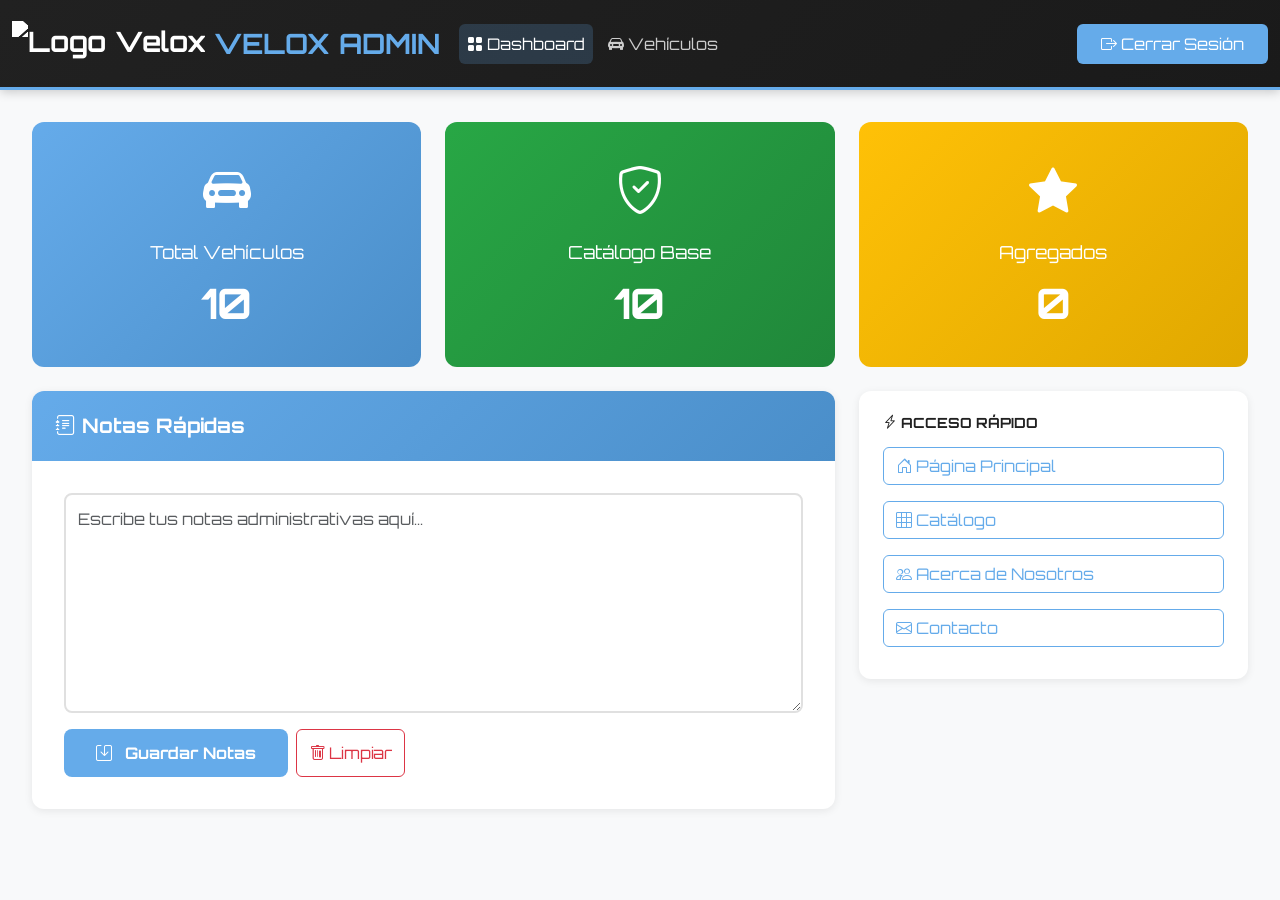
==== html/admin.html @ 5afb9c64 "Frontend almost finished" ====
<!DOCTYPE html>
<html lang="es">
<head>
  <meta charset="UTF-8"/>
  <meta name="viewport" content="width=device-width, initial-scale=1.0"/>
  <title>Dashboard - Velox Motors</title>

  <!-- Bootstrap CSS -->
  <link href="https://cdn.jsdelivr.net/npm/bootstrap@5.3.2/dist/css/bootstrap.min.css" rel="stylesheet"/>
  <link rel="stylesheet" href="https://cdn.jsdelivr.net/npm/bootstrap-icons@1.11.1/font/bootstrap-icons.css"/>
  <link href="https://fonts.googleapis.com/css2?family=Orbitron:wght@400;700&display=swap" rel="stylesheet"/>
  
  <!-- CSS Dashboard -->
  <link rel="stylesheet" href="../css/dashboard.css"/>
</head>
<body>

  <!-- NAVBAR SUPERIOR -->
  <nav class="navbar navbar-expand-lg top-navbar sticky-top">
    <div class="container-fluid">
      <a class="navbar-brand d-flex align-items-center gap-2" href="#">
        <img src="../img/logo.png" alt="Logo Velox" class="navbar-logo">
        <span>VELOX ADMIN</span>
      </a>
      
      <button class="navbar-toggler" type="button" data-bs-toggle="collapse" data-bs-target="#navbarNav">
        <span class="navbar-toggler-icon"></span>
      </button>

      <div class="collapse navbar-collapse" id="navbarNav">
        <ul class="navbar-nav me-auto">
          <li class="nav-item">
            <a class="nav-link active" href="#" data-section="dashboard">
              <i class="bi bi-grid-fill"></i> Dashboard
            </a>
          </li>
          <li class="nav-item">
            <a class="nav-link" href="#" data-section="vehiculos">
              <i class="bi bi-car-front-fill"></i> Vehículos
            </a>
          </li>
        </ul>
        
        <button class="btn btn-cerrar" id="btnCerrarSesion">
          <i class="bi bi-box-arrow-right"></i> Cerrar Sesión
        </button>
      </div>
    </div>
  </nav>

  <!-- CONTENIDO PRINCIPAL -->
  <div class="main-container">

    <!-- SECCIÓN DASHBOARD -->
    <section id="dashboard" class="section active">
      
      <!-- ESTADÍSTICAS -->
      <div class="row g-4 mb-4">
        <div class="col-md-4">
          <div class="card stat-card stat-primary">
            <i class="bi bi-car-front-fill"></i>
            <h3>Total Vehículos</h3>
            <div class="number" id="totalVehiculos">0</div>
          </div>
        </div>
        <div class="col-md-4">
          <div class="card stat-card stat-success">
            <i class="bi bi-shield-check"></i>
            <h3>Catálogo Base</h3>
            <div class="number">10</div>
          </div>
        </div>
        <div class="col-md-4">
          <div class="card stat-card stat-warning">
            <i class="bi bi-star-fill"></i>
            <h3>Agregados</h3>
            <div class="number" id="totalAgregados">0</div>
          </div>
        </div>
      </div>

      <div class="row g-4">
        <!-- NOTAS -->
        <div class="col-lg-8">
          <div class="card content-card">
            <div class="card-header">
              <i class="bi bi-journal-text"></i> Notas Rápidas
            </div>
            <div class="card-body">
              <textarea id="notasTexto" class="form-control" rows="8" placeholder="Escribe tus notas administrativas aquí..."></textarea>
              <div class="d-flex gap-2 mt-3">
                <button class="btn btn-velox" id="btnGuardarNotas">
                  <i class="bi bi-save"></i> Guardar Notas
                </button>
                <button class="btn btn-outline-danger" id="btnLimpiarNotas">
                  <i class="bi bi-trash"></i> Limpiar
                </button>
              </div>
            </div>
          </div>
        </div>

        <!-- NAVEGACIÓN RÁPIDA -->
        <div class="col-lg-4">
          <div class="quick-nav">
            <h6><i class="bi bi-lightning-charge"></i> Acceso Rápido</h6>
            <div class="d-grid gap-2">
              <a href="../index.html" class="btn btn-outline-primary">
                <i class="bi bi-house-door"></i> Página Principal
              </a>
              <a href="catalog.html" class="btn btn-outline-primary">
                <i class="bi bi-grid-3x3"></i> Catálogo
              </a>
              <a href="contact.html" class="btn btn-outline-primary">
                <i class="bi bi-people"></i> Acerca de Nosotros
              </a>
              <a href="forms.html" class="btn btn-outline-primary">
                <i class="bi bi-envelope"></i> Contacto
              </a>
            </div>
          </div>
        </div>
      </div>
    </section>

    <!-- SECCIÓN VEHÍCULOS -->
    <section id="vehiculos" class="section">
      <div class="row g-4">
        
        <!-- FORMULARIO REGISTRO -->
        <div class="col-lg-4">
          <div class="card content-card">
            <div class="card-header">
              <i class="bi bi-plus-circle"></i> Registrar Vehículo
            </div>
            <div class="card-body">
              <form id="formVehiculo" enctype="multipart/form-data">
                
                <div class="mb-3">
                  <label for="marca" class="form-label">Marca</label>
                  <input type="text" class="form-control" id="marca" placeholder="Ferrari, Lamborghini..." required>
                </div>

                <div class="mb-3">
                  <label for="modelo" class="form-label">Modelo</label>
                  <input type="text" class="form-control" id="modelo" placeholder="488 GTB, Huracán..." required>
                </div>

                <div class="row">
                  <div class="col-6 mb-3">
                    <label for="anio" class="form-label">Año</label>
                    <input type="number" class="form-control" id="anio" min="2000" max="2025" placeholder="2024" required>
                  </div>
                  <div class="col-6 mb-3">
                    <label for="precio" class="form-label">Precio (USD)</label>
                    <input type="number" class="form-control" id="precio" placeholder="250000" required>
                  </div>
                </div>

                <div class="mb-3">
                  <label for="imagen" class="form-label">Imagen</label>
                  <input type="file" class="form-control" id="imagen" accept="image/*" required>
                </div>

                <div class="mb-3">
                  <label for="descripcion" class="form-label">Descripción</label>
                  <textarea class="form-control" id="descripcion" rows="3" placeholder="Características destacadas..." required></textarea>
                </div>

                <button type="submit" class="btn btn-velox w-100">
                  <i class="bi bi-check-circle"></i> Registrar Vehículo
                </button>
              </form>
            </div>
          </div>
        </div>

        <!-- LISTA DE VEHÍCULOS -->
        <div class="col-lg-8">
          
          <!-- CATÁLOGO BASE -->
          <div class="card content-card">
            <div class="card-header">
              <i class="bi bi-shield-check"></i> Catálogo Base (Protegidos)
            </div>
            <div class="card-body">
              <p class="text-muted mb-3">Vehículos permanentes del catálogo Velox</p>
              <div id="contenedor-fijos" class="vehiculos-container"></div>
            </div>
          </div>

          <!-- VEHÍCULOS AGREGADOS -->
          <div class="card content-card mt-4">
            <div class="card-header" style="background: linear-gradient(135deg, #ffc107 0%, #e0a800 100%);">
              <i class="bi bi-star-fill"></i> Vehículos Agregados (Editables)
            </div>
            <div class="card-body">
              <p class="text-muted mb-3">Vehículos registrados por ti - Puedes eliminarlos</p>
              <div id="contenedor-nuevos" class="vehiculos-container">
                <div class="empty-state">
                  <i class="bi bi-inbox"></i>
                  <p>No hay vehículos agregados aún</p>
                </div>
              </div>
            </div>
          </div>

        </div>
      </div>
    </section>

  </div>

  <!-- Bootstrap JS -->
  <script src="https://cdn.jsdelivr.net/npm/bootstrap@5.3.2/dist/js/bootstrap.bundle.min.js"></script>

  <script>
    // NAVEGACIÓN ENTRE SECCIONES
    document.querySelectorAll('[data-section]').forEach(link => {
      link.addEventListener('click', (e) => {
        e.preventDefault();
        
        // Actualizar links activos
        document.querySelectorAll('[data-section]').forEach(l => l.classList.remove('active'));
        link.classList.add('active');
        
        // Mostrar sección
        const sectionId = link.getAttribute('data-section');
        document.querySelectorAll('.section').forEach(s => s.classList.remove('active'));
        document.getElementById(sectionId).classList.add('active');
      });
    });

    // CERRAR SESIÓN
    document.getElementById('btnCerrarSesion').addEventListener('click', () => {
      if (confirm('¿Deseas cerrar sesión?')) {
        window.location.href = 'login.html';
      }
    });

    // NOTAS
    const notasTexto = document.getElementById('notasTexto');
    
    // Cargar notas guardadas
    window.addEventListener('load', () => {
      const notasGuardadas = localStorage.getItem('velox-notas-admin');
      if (notasGuardadas) {
        notasTexto.value = notasGuardadas;
      }
    });

    // Guardar notas
    document.getElementById('btnGuardarNotas').addEventListener('click', () => {
      localStorage.setItem('velox-notas-admin', notasTexto.value);
      
      // Feedback visual
      const btn = document.getElementById('btnGuardarNotas');
      const textoOriginal = btn.innerHTML;
      btn.innerHTML = '<i class="bi bi-check-circle"></i> ¡Guardado!';
      btn.classList.add('btn-success');
      btn.classList.remove('btn-velox');
      
      setTimeout(() => {
        btn.innerHTML = textoOriginal;
        btn.classList.remove('btn-success');
        btn.classList.add('btn-velox');
      }, 2000);
    });

    // Limpiar notas
    document.getElementById('btnLimpiarNotas').addEventListener('click', () => {
      if (confirm('¿Deseas limpiar todas las notas?')) {
        notasTexto.value = '';
        localStorage.removeItem('velox-notas-admin');
      }
    });
  </script>

  <!-- Scripts externos -->
  <script src="../script/dashboard.js"></script>
  <script src="../script/carritoAvanzado.js"></script>
</body>
</html>
---- css/dashboard.css ----
body {
  font-family: 'Orbitron', sans-serif;
  background-color: #f8f9fa;
  min-height: 100vh;
}

/* NAVBAR SUPERIOR */
.top-navbar {
  background: linear-gradient(135deg, #212121 0%, #1a1a1a 100%);
  border-bottom: 3px solid #65ABEA;
  padding: 1rem 0;
  box-shadow: 0 2px 10px rgba(0,0,0,0.2);
}

.top-navbar .navbar-brand {
  color: #65ABEA;
  font-size: 28px;
  font-weight: bold;
}

.navbar-logo {
  height: 45px;
  width: auto;
  filter: brightness(0) invert(1);
}

.top-navbar .nav-link {
  color: #ccc;
  transition: all 0.3s;
  padding: 0.5rem 1rem;
  border-radius: 6px;
  margin: 0 0.2rem;
}

.top-navbar .nav-link:hover,
.top-navbar .nav-link.active {
  color: white;
  background: rgba(101, 171, 234, 0.2);
}

.top-navbar .btn-cerrar {
  background: #65ABEA;
  color: white;
  border: none;
  padding: 0.5rem 1.5rem;
  border-radius: 6px;
  transition: all 0.3s;
}

.top-navbar .btn-cerrar:hover {
  background: #4a8ec9;
  transform: translateY(-2px);
}

/* CONTENEDOR PRINCIPAL */
.main-container {
  padding: 2rem;
  max-width: 1400px;
  margin: 0 auto;
}

/* TARJETAS DE ESTADÍSTICAS */
.stat-card {
  border: none;
  border-radius: 12px;
  padding: 2rem;
  text-align: center;
  color: white;
  transition: transform 0.3s, box-shadow 0.3s;
  height: 100%;
}

.stat-card:hover {
  transform: translateY(-5px);
  box-shadow: 0 8px 20px rgba(0,0,0,0.2);
}

.stat-card i {
  font-size: 48px;
  margin-bottom: 1rem;
}

.stat-card h3 {
  font-size: 18px;
  margin-bottom: 0.5rem;
  font-weight: normal;
}

.stat-card .number {
  font-size: 42px;
  font-weight: bold;
}

.stat-primary {
  background: linear-gradient(135deg, #65ABEA 0%, #4a8ec9 100%);
}

.stat-success {
  background: linear-gradient(135deg, #28a745 0%, #20873a 100%);
}

.stat-warning {
  background: linear-gradient(135deg, #ffc107 0%, #e0a800 100%);
}

/* CARDS GENERALES */
.content-card {
  border: none;
  border-radius: 12px;
  box-shadow: 0 2px 8px rgba(0,0,0,0.08);
  margin-bottom: 2rem;
  overflow: hidden;
}

.content-card .card-header {
  background: linear-gradient(135deg, #65ABEA 0%, #4a8ec9 100%);
  color: white;
  padding: 1.25rem 1.5rem;
  border: none;
  font-size: 20px;
  font-weight: bold;
}

.content-card .card-body {
  padding: 2rem;
}

/* FORMULARIO */
.form-label {
  font-weight: 600;
  color: #212121;
  margin-bottom: 0.5rem;
}

.form-control,
.form-select {
  border: 2px solid #e0e0e0;
  border-radius: 8px;
  padding: 0.75rem;
  transition: all 0.3s;
}

.form-control:focus,
.form-select:focus {
  border-color: #65ABEA;
  box-shadow: 0 0 0 0.25rem rgba(101, 171, 234, 0.15);
}

/* BOTONES */
.btn-velox {
  background: #65ABEA;
  color: white;
  border: none;
  padding: 0.75rem 2rem;
  border-radius: 8px;
  font-weight: bold;
  transition: all 0.3s;
}

.btn-velox:hover {
  background: #4a8ec9;
  color: white;
  transform: translateY(-2px);
  box-shadow: 0 4px 12px rgba(101, 171, 234, 0.4);
}

.btn-velox i {
  margin-right: 0.5rem;
}

/* GRID DE VEHÍCULOS */
.vehiculos-container {
  display: grid;
  grid-template-columns: repeat(auto-fill, minmax(300px, 1fr));
  gap: 1.5rem;
  margin-top: 1.5rem;
}

.vehiculo-item {
  background: white;
  border-radius: 12px;
  overflow: hidden;
  box-shadow: 0 2px 8px rgba(0,0,0,0.1);
  transition: all 0.3s;
  position: relative;
}

.vehiculo-item:hover {
  transform: translateY(-8px);
  box-shadow: 0 8px 20px rgba(0,0,0,0.15);
}

.vehiculo-item img {
  width: 100%;
  height: 200px;
  object-fit: cover;
}

.vehiculo-info {
  padding: 1.25rem;
}

.vehiculo-info h5 {
  color: #212121;
  font-size: 18px;
  margin-bottom: 0.5rem;
  font-weight: bold;
}

.vehiculo-info .marca {
  color: #65ABEA;
  font-size: 14px;
  font-weight: 600;
  text-transform: uppercase;
}

.vehiculo-info .precio {
  color: #28a745;
  font-size: 22px;
  font-weight: bold;
  margin: 0.5rem 0;
}

.vehiculo-info .detalles {
  color: #666;
  font-size: 13px;
  margin-bottom: 0.5rem;
}

.vehiculo-item .btn-delete {
  position: absolute;
  top: 10px;
  right: 10px;
  background: rgba(220, 53, 69, 0.95);
  color: white;
  border: none;
  width: 36px;
  height: 36px;
  border-radius: 50%;
  display: flex;
  align-items: center;
  justify-content: center;
  cursor: pointer;
  transition: all 0.3s;
  opacity: 0;
}

.vehiculo-item:hover .btn-delete {
  opacity: 1;
}

.vehiculo-item .btn-delete:hover {
  background: #dc3545;
  transform: scale(1.15);
}

/* BADGE DE ESTADO */
.badge-fijo {
  position: absolute;
  top: 10px;
  left: 10px;
  background: rgba(40, 167, 69, 0.95);
  color: white;
  padding: 0.4rem 0.8rem;
  border-radius: 6px;
  font-size: 11px;
  font-weight: bold;
}

/* SECCIONES */
.section {
  display: none;
}

.section.active {
  display: block;
  animation: fadeIn 0.4s ease;
}

@keyframes fadeIn {
  from {
    opacity: 0;
    transform: translateY(15px);
  }
  to {
    opacity: 1;
    transform: translateY(0);
  }
}

/* EMPTY STATE */
.empty-state {
  text-align: center;
  padding: 3rem;
  color: #999;
}

.empty-state i {
  font-size: 64px;
  margin-bottom: 1rem;
  opacity: 0.5;
}

/* NAVEGACIÓN RÁPIDA */
.quick-nav {
  background: white;
  border-radius: 12px;
  padding: 1.5rem;
  box-shadow: 0 2px 8px rgba(0,0,0,0.08);
}

.quick-nav h6 {
  color: #212121;
  font-size: 14px;
  font-weight: bold;
  text-transform: uppercase;
  margin-bottom: 1rem;
}

.quick-nav .btn {
  margin-bottom: 0.5rem;
  text-align: left;
  border-color: #65ABEA;
  color: #65ABEA;
}

.quick-nav .btn:hover {
  background: #65ABEA;
  color: white;
}

/* RESPONSIVE */
@media (max-width: 768px) {
  .main-container {
    padding: 1rem;
  }

  .vehiculos-container {
    grid-template-columns: 1fr;
  }

  .stat-card {
    margin-bottom: 1rem;
  }

  .content-card .card-body {
    padding: 1rem;
  }
  
  .navbar-logo {
    height: 35px;
  }
  
  .top-navbar .navbar-brand {
    font-size: 20px;
  }
}
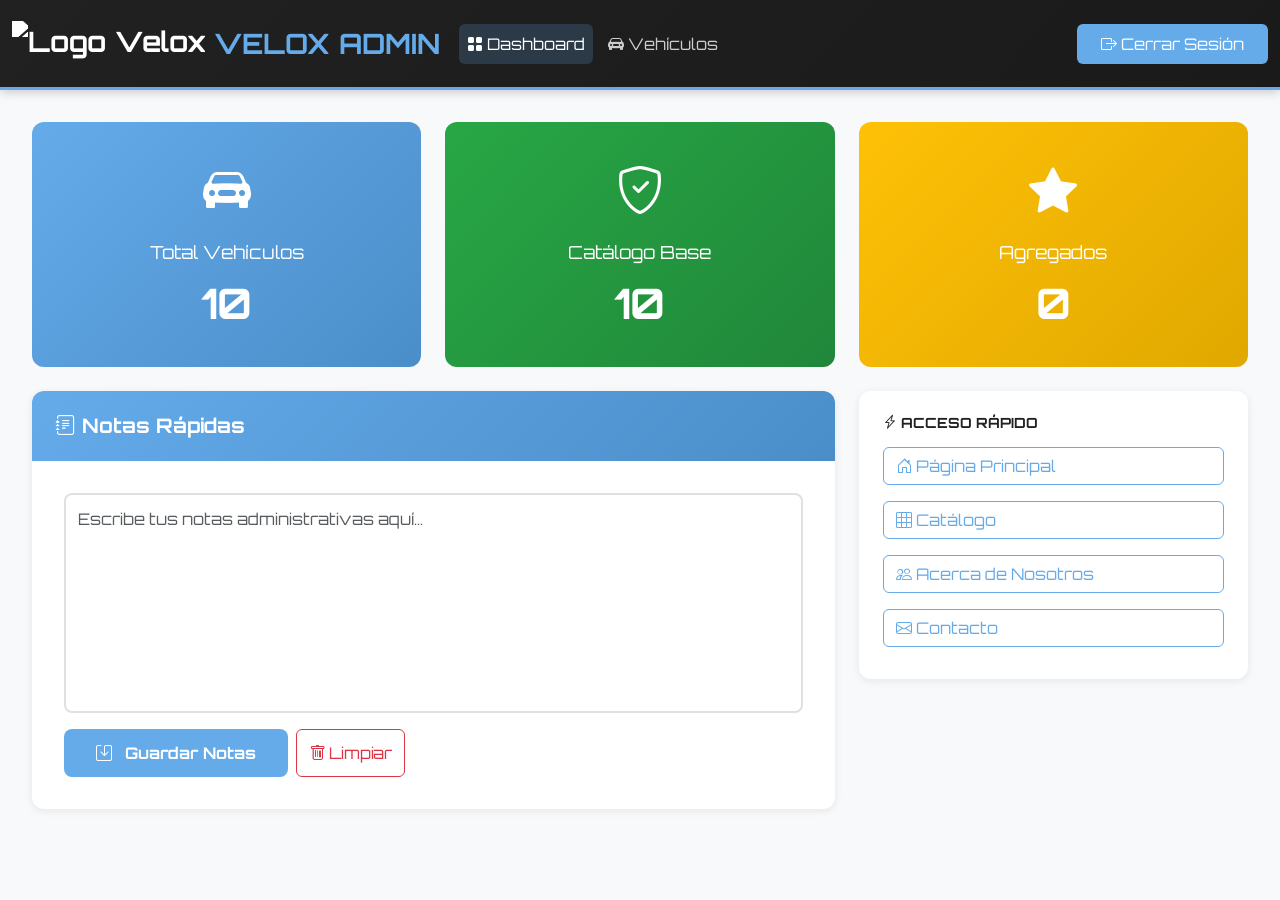
==== commit 5ac430f1: "Front finished" ====
--- a/html/admin.html
+++ b/html/admin.html
@@ -12,6 +12,13 @@
   
   <!-- CSS Dashboard -->
   <link rel="stylesheet" href="../css/dashboard.css"/>
+  
+  <style>
+    /* Deshabilitar redimensión manual del textarea */
+    #notasTexto {
+      resize: none;
+    }
+  </style>
 </head>
 <body>
 
@@ -241,7 +248,7 @@
     // NOTAS
     const notasTexto = document.getElementById('notasTexto');
     
-    // Cargar notas guardadas
+    // Cargar notas guardadas al iniciar
     window.addEventListener('load', () => {
       const notasGuardadas = localStorage.getItem('velox-notas-admin');
       if (notasGuardadas) {
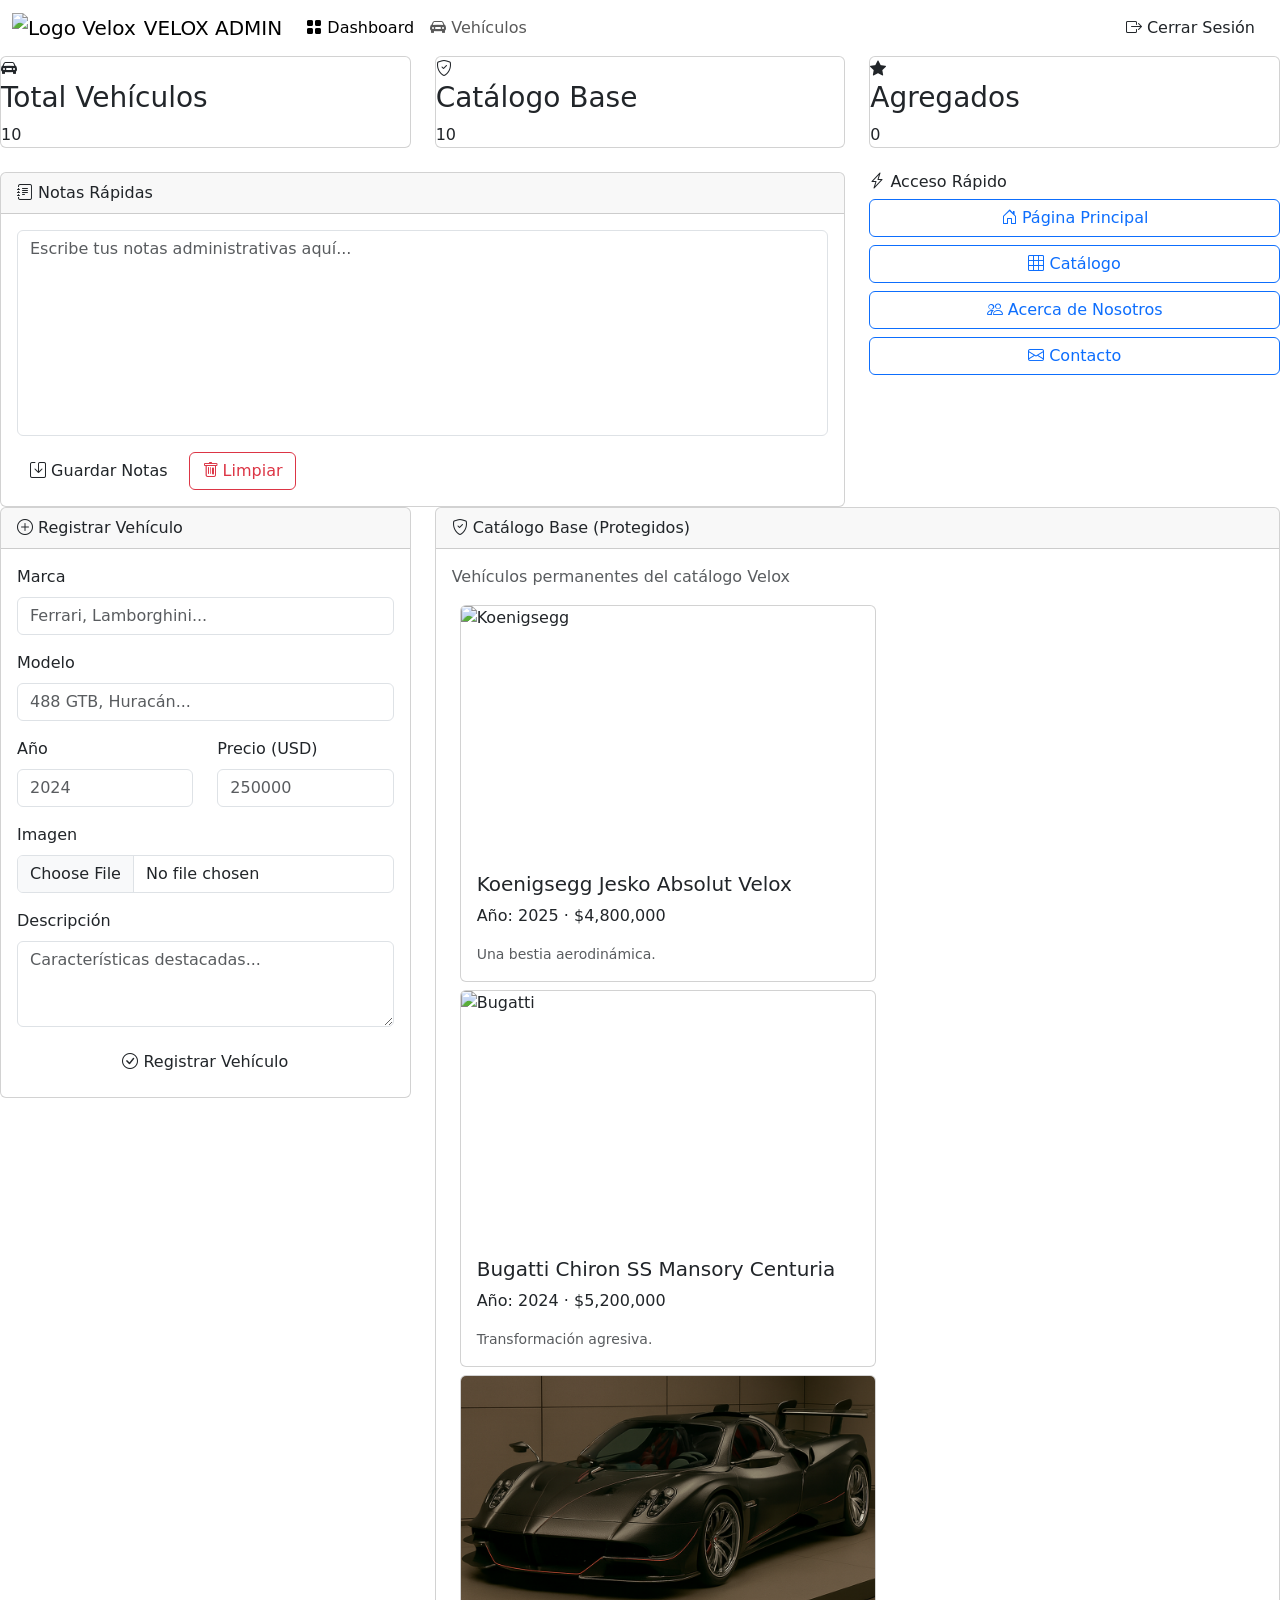
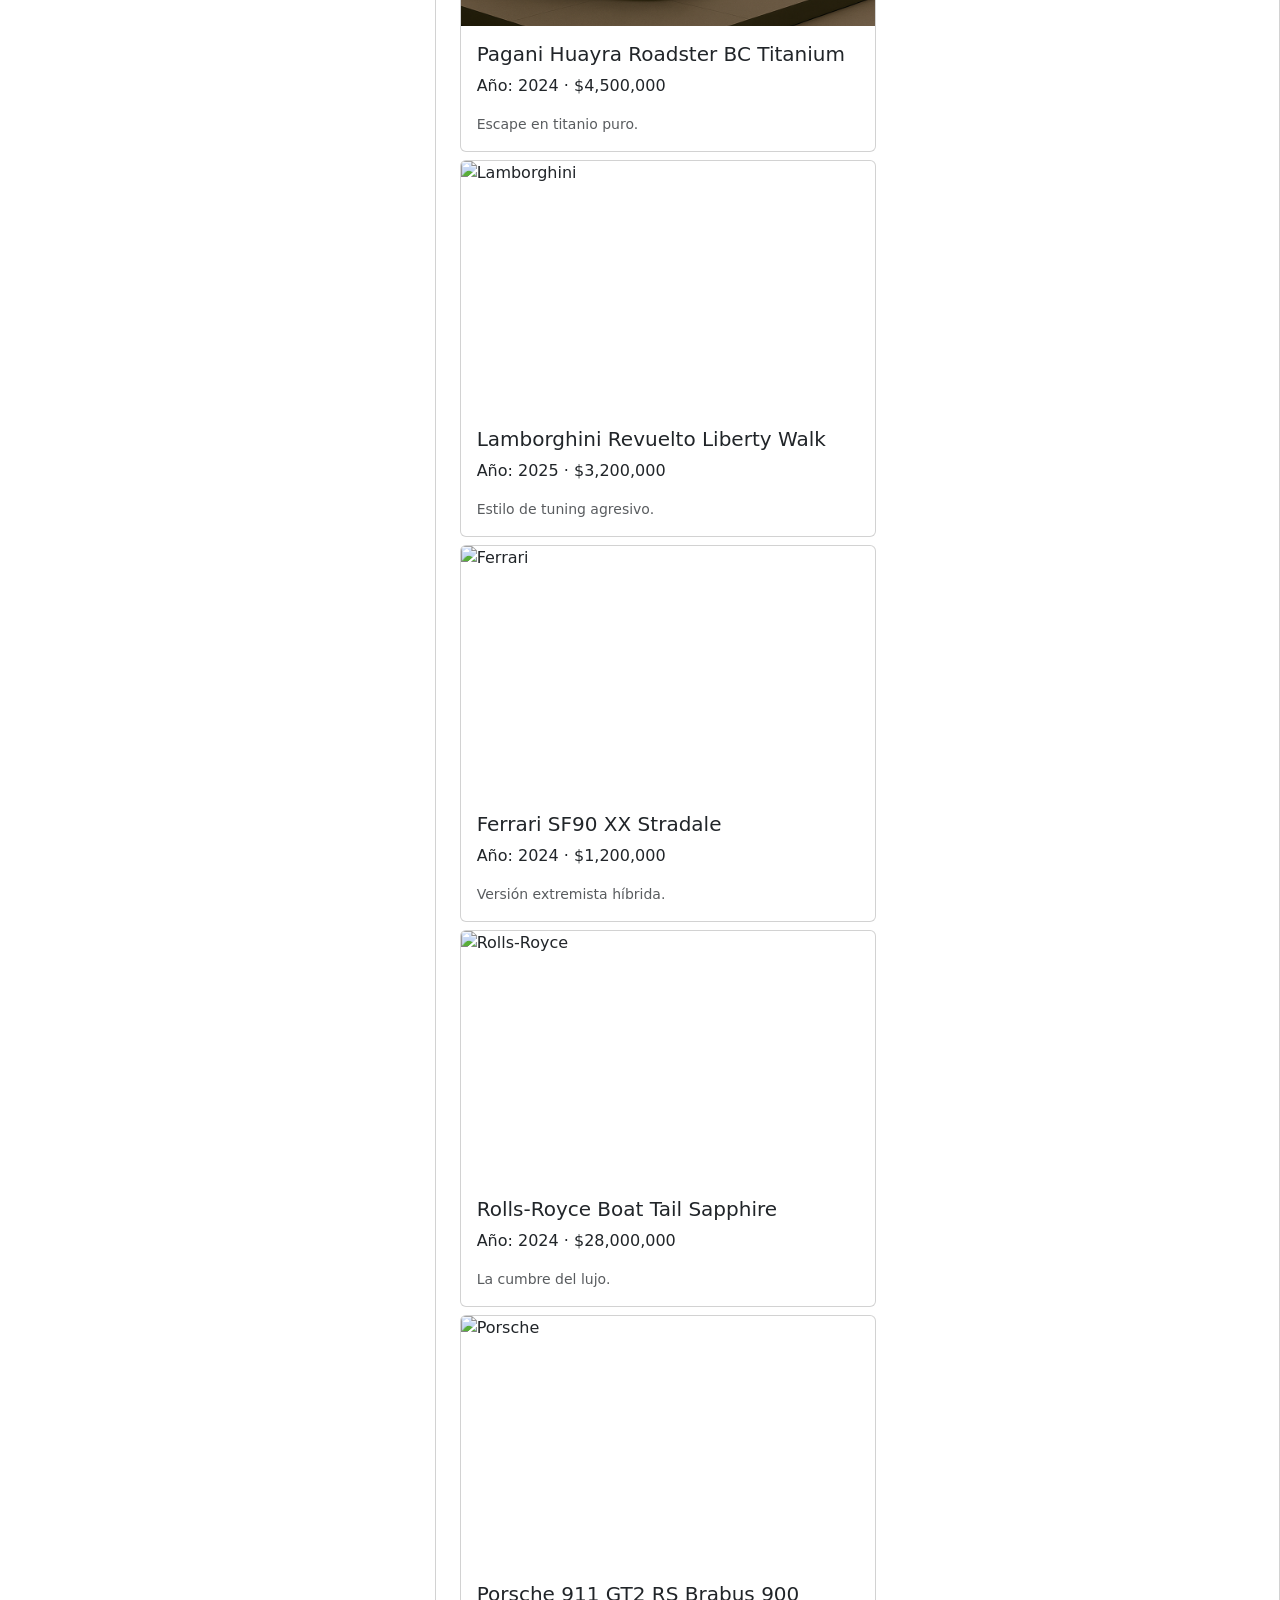
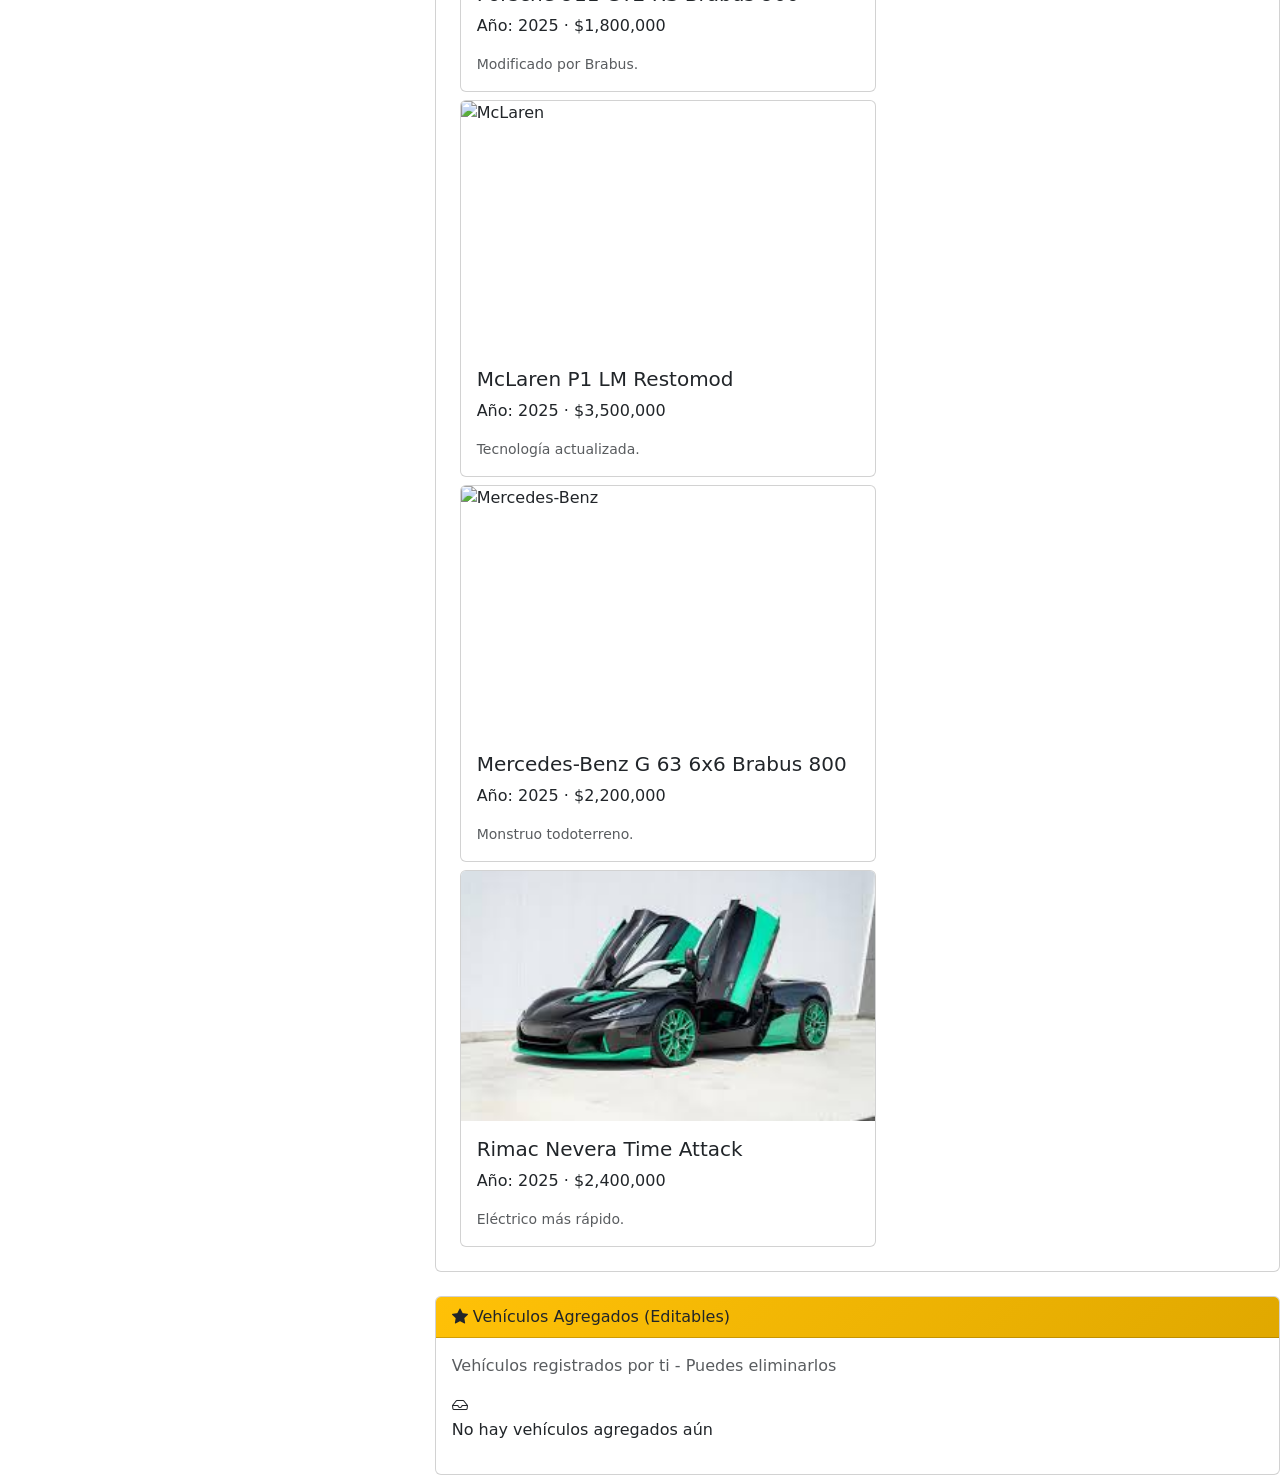
==== commit e272ddef: "Avances de mejoras Front-End" ====
--- a/html/admin.html
+++ b/html/admin.html
@@ -282,7 +282,8 @@
       }
     });
   </script>
-
+<!-- Sweet alert -->
+  <script src="https://cdn.jsdelivr.net/npm/sweetalert2@11"></script>
   <!-- Scripts externos -->
   <script src="../script/dashboard.js"></script>
   <script src="../script/carritoAvanzado.js"></script>
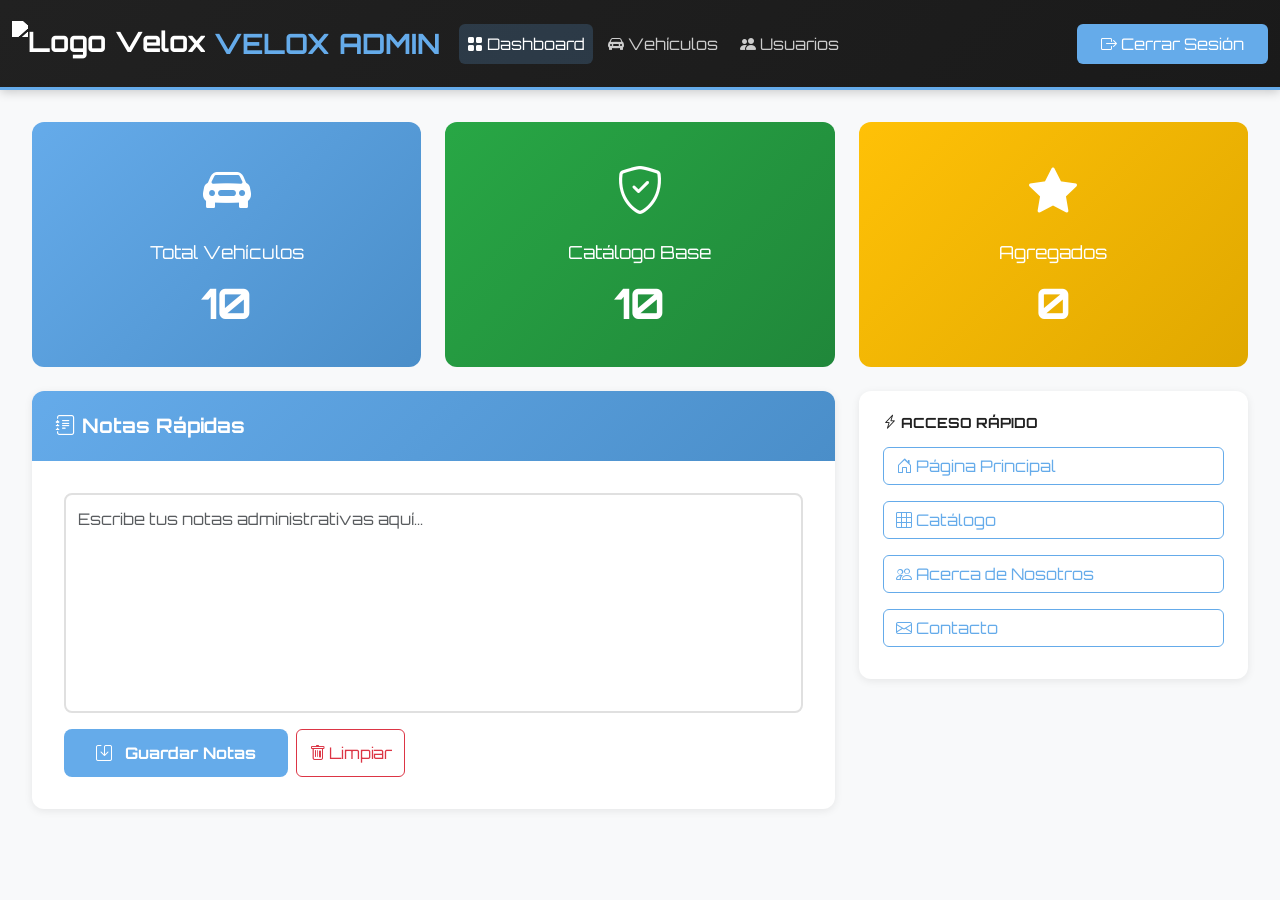
==== commit c87de56d: "Actualizaicon 10:00 Pm" ====
--- a/html/admin.html
+++ b/html/admin.html
@@ -1,236 +1,313 @@
 <!DOCTYPE html>
 <html lang="es">
 <head>
-  <meta charset="UTF-8"/>
-  <meta name="viewport" content="width=device-width, initial-scale=1.0"/>
-  <title>Dashboard - Velox Motors</title>
-
-  <!-- Bootstrap CSS -->
-  <link href="https://cdn.jsdelivr.net/npm/bootstrap@5.3.2/dist/css/bootstrap.min.css" rel="stylesheet"/>
-  <link rel="stylesheet" href="https://cdn.jsdelivr.net/npm/bootstrap-icons@1.11.1/font/bootstrap-icons.css"/>
-  <link href="https://fonts.googleapis.com/css2?family=Orbitron:wght@400;700&display=swap" rel="stylesheet"/>
-  
-  <!-- CSS Dashboard -->
-  <link rel="stylesheet" href="../css/dashboard.css"/>
-  
-  <style>
-    /* Deshabilitar redimensión manual del textarea */
-    #notasTexto {
-      resize: none;
-    }
-  </style>
+    <meta charset="UTF-8"/>
+    <meta name="viewport" content="width=device-width, initial-scale=1.0"/>
+    <title>Dashboard - Velox Motors</title>
+
+    <!-- Bootstrap CSS -->
+    <link href="https://cdn.jsdelivr.net/npm/bootstrap@5.3.2/dist/css/bootstrap.min.css" rel="stylesheet"/>
+    <link rel="stylesheet" href="https://cdn.jsdelivr.net/npm/bootstrap-icons@1.11.1/font/bootstrap-icons.css"/>
+    <link href="https://fonts.googleapis.com/css2?family=Orbitron:wght@400;700&display=swap" rel="stylesheet"/>
+
+    <!-- CSS Dashboard -->
+    <link rel="stylesheet" href="../css/dashboard.css"/>
+
+    <style>
+        /* Deshabilitar redimensión manual del textarea */
+        #notasTexto {
+          resize: none;
+        }
+    </style>
 </head>
 <body>
 
-  <!-- NAVBAR SUPERIOR -->
-  <nav class="navbar navbar-expand-lg top-navbar sticky-top">
+<!-- NAVBAR SUPERIOR -->
+<nav class="navbar navbar-expand-lg top-navbar sticky-top">
     <div class="container-fluid">
-      <a class="navbar-brand d-flex align-items-center gap-2" href="#">
-        <img src="../img/logo.png" alt="Logo Velox" class="navbar-logo">
-        <span>VELOX ADMIN</span>
-      </a>
-      
-      <button class="navbar-toggler" type="button" data-bs-toggle="collapse" data-bs-target="#navbarNav">
-        <span class="navbar-toggler-icon"></span>
-      </button>
-
-      <div class="collapse navbar-collapse" id="navbarNav">
-        <ul class="navbar-nav me-auto">
-          <li class="nav-item">
-            <a class="nav-link active" href="#" data-section="dashboard">
-              <i class="bi bi-grid-fill"></i> Dashboard
-            </a>
-          </li>
-          <li class="nav-item">
-            <a class="nav-link" href="#" data-section="vehiculos">
-              <i class="bi bi-car-front-fill"></i> Vehículos
-            </a>
-          </li>
-        </ul>
-        
-        <button class="btn btn-cerrar" id="btnCerrarSesion">
-          <i class="bi bi-box-arrow-right"></i> Cerrar Sesión
+        <a class="navbar-brand d-flex align-items-center gap-2" href="#">
+            <img src="../img/logo.png" alt="Logo Velox" class="navbar-logo">
+            <span>VELOX ADMIN</span>
+        </a>
+
+        <button class="navbar-toggler" type="button" data-bs-toggle="collapse" data-bs-target="#navbarNav">
+            <span class="navbar-toggler-icon"></span>
         </button>
-      </div>
+
+        <div class="collapse navbar-collapse" id="navbarNav">
+            <ul class="navbar-nav me-auto">
+                <li class="nav-item">
+                    <a class="nav-link active" href="#" data-section="dashboard">
+                        <i class="bi bi-grid-fill"></i> Dashboard
+                    </a>
+                </li>
+                <li class="nav-item">
+                    <a class="nav-link" href="#" data-section="vehiculos">
+                        <i class="bi bi-car-front-fill"></i> Vehículos
+                    </a>
+                </li>
+                <li class="nav-item">
+                    <a class="nav-link" href="#" data-section="usuarios">
+                        <i class="bi bi-people-fill"></i> Usuarios
+                    </a>
+                </li>
+            </ul>
+
+            <button class="btn btn-cerrar" id="btnCerrarSesion">
+                <i class="bi bi-box-arrow-right"></i> Cerrar Sesión
+            </button>
+        </div>
     </div>
-  </nav>
-
-  <!-- CONTENIDO PRINCIPAL -->
-  <div class="main-container">
+</nav>
+
+<!-- CONTENIDO PRINCIPAL -->
+<div class="main-container">
 
     <!-- SECCIÓN DASHBOARD -->
     <section id="dashboard" class="section active">
-      
-      <!-- ESTADÍSTICAS -->
-      <div class="row g-4 mb-4">
-        <div class="col-md-4">
-          <div class="card stat-card stat-primary">
-            <i class="bi bi-car-front-fill"></i>
-            <h3>Total Vehículos</h3>
-            <div class="number" id="totalVehiculos">0</div>
-          </div>
-        </div>
-        <div class="col-md-4">
-          <div class="card stat-card stat-success">
-            <i class="bi bi-shield-check"></i>
-            <h3>Catálogo Base</h3>
-            <div class="number">10</div>
-          </div>
-        </div>
-        <div class="col-md-4">
-          <div class="card stat-card stat-warning">
-            <i class="bi bi-star-fill"></i>
-            <h3>Agregados</h3>
-            <div class="number" id="totalAgregados">0</div>
-          </div>
-        </div>
-      </div>
-
-      <div class="row g-4">
-        <!-- NOTAS -->
-        <div class="col-lg-8">
-          <div class="card content-card">
-            <div class="card-header">
-              <i class="bi bi-journal-text"></i> Notas Rápidas
-            </div>
-            <div class="card-body">
-              <textarea id="notasTexto" class="form-control" rows="8" placeholder="Escribe tus notas administrativas aquí..."></textarea>
-              <div class="d-flex gap-2 mt-3">
-                <button class="btn btn-velox" id="btnGuardarNotas">
-                  <i class="bi bi-save"></i> Guardar Notas
-                </button>
-                <button class="btn btn-outline-danger" id="btnLimpiarNotas">
-                  <i class="bi bi-trash"></i> Limpiar
-                </button>
-              </div>
-            </div>
-          </div>
-        </div>
-
-        <!-- NAVEGACIÓN RÁPIDA -->
-        <div class="col-lg-4">
-          <div class="quick-nav">
-            <h6><i class="bi bi-lightning-charge"></i> Acceso Rápido</h6>
-            <div class="d-grid gap-2">
-              <a href="../index.html" class="btn btn-outline-primary">
-                <i class="bi bi-house-door"></i> Página Principal
-              </a>
-              <a href="catalog.html" class="btn btn-outline-primary">
-                <i class="bi bi-grid-3x3"></i> Catálogo
-              </a>
-              <a href="contact.html" class="btn btn-outline-primary">
-                <i class="bi bi-people"></i> Acerca de Nosotros
-              </a>
-              <a href="forms.html" class="btn btn-outline-primary">
-                <i class="bi bi-envelope"></i> Contacto
-              </a>
-            </div>
-          </div>
-        </div>
-      </div>
+
+        <!-- ESTADÍSTICAS -->
+        <div class="row g-4 mb-4">
+            <div class="col-md-4">
+                <div class="card stat-card stat-primary">
+                    <i class="bi bi-car-front-fill"></i>
+                    <h3>Total Vehículos</h3>
+                    <div class="number" id="totalVehiculos">0</div>
+                </div>
+            </div>
+            <div class="col-md-4">
+                <div class="card stat-card stat-success">
+                    <i class="bi bi-shield-check"></i>
+                    <h3>Catálogo Base</h3>
+                    <div class="number">10</div>
+                </div>
+            </div>
+            <div class="col-md-4">
+                <div class="card stat-card stat-warning">
+                    <i class="bi bi-star-fill"></i>
+                    <h3>Agregados</h3>
+                    <div class="number" id="totalAgregados">0</div>
+                </div>
+            </div>
+        </div>
+
+        <div class="row g-4">
+            <!-- NOTAS -->
+            <div class="col-lg-8">
+                <div class="card content-card">
+                    <div class="card-header">
+                        <i class="bi bi-journal-text"></i> Notas Rápidas
+                    </div>
+                    <div class="card-body">
+                        <textarea id="notasTexto" class="form-control" rows="8" placeholder="Escribe tus notas administrativas aquí..."></textarea>
+                        <div class="d-flex gap-2 mt-3">
+                            <button class="btn btn-velox" id="btnGuardarNotas">
+                                <i class="bi bi-save"></i> Guardar Notas
+                            </button>
+                            <button class="btn btn-outline-danger" id="btnLimpiarNotas">
+                                <i class="bi bi-trash"></i> Limpiar
+                            </button>
+                        </div>
+                    </div>
+                </div>
+            </div>
+
+            <!-- NAVEGACIÓN RÁPIDA -->
+            <div class="col-lg-4">
+                <div class="quick-nav">
+                    <h6><i class="bi bi-lightning-charge"></i> Acceso Rápido</h6>
+                    <div class="d-grid gap-2">
+                        <a href="../index.html" class="btn btn-outline-primary">
+                            <i class="bi bi-house-door"></i> Página Principal
+                        </a>
+                        <a href="catalog.html" class="btn btn-outline-primary">
+                            <i class="bi bi-grid-3x3"></i> Catálogo
+                        </a>
+                        <a href="contact.html" class="btn btn-outline-primary">
+                            <i class="bi bi-people"></i> Acerca de Nosotros
+                        </a>
+                        <a href="forms.html" class="btn btn-outline-primary">
+                            <i class="bi bi-envelope"></i> Contacto
+                        </a>
+                    </div>
+                </div>
+            </div>
+        </div>
     </section>
 
     <!-- SECCIÓN VEHÍCULOS -->
     <section id="vehiculos" class="section">
-      <div class="row g-4">
-        
-        <!-- FORMULARIO REGISTRO -->
-        <div class="col-lg-4">
-          <div class="card content-card">
-            <div class="card-header">
-              <i class="bi bi-plus-circle"></i> Registrar Vehículo
-            </div>
-            <div class="card-body">
-              <form id="formVehiculo" enctype="multipart/form-data">
-                
-                <div class="mb-3">
-                  <label for="marca" class="form-label">Marca</label>
-                  <input type="text" class="form-control" id="marca" placeholder="Ferrari, Lamborghini..." required>
-                </div>
-
-                <div class="mb-3">
-                  <label for="modelo" class="form-label">Modelo</label>
-                  <input type="text" class="form-control" id="modelo" placeholder="488 GTB, Huracán..." required>
-                </div>
-
-                <div class="row">
-                  <div class="col-6 mb-3">
-                    <label for="anio" class="form-label">Año</label>
-                    <input type="number" class="form-control" id="anio" min="2000" max="2025" placeholder="2024" required>
-                  </div>
-                  <div class="col-6 mb-3">
-                    <label for="precio" class="form-label">Precio (USD)</label>
-                    <input type="number" class="form-control" id="precio" placeholder="250000" required>
-                  </div>
-                </div>
-
-                <div class="mb-3">
-                  <label for="imagen" class="form-label">Imagen</label>
-                  <input type="file" class="form-control" id="imagen" accept="image/*" required>
-                </div>
-
-                <div class="mb-3">
-                  <label for="descripcion" class="form-label">Descripción</label>
-                  <textarea class="form-control" id="descripcion" rows="3" placeholder="Características destacadas..." required></textarea>
-                </div>
-
-                <button type="submit" class="btn btn-velox w-100">
-                  <i class="bi bi-check-circle"></i> Registrar Vehículo
-                </button>
-              </form>
-            </div>
-          </div>
-        </div>
-
-        <!-- LISTA DE VEHÍCULOS -->
-        <div class="col-lg-8">
-          
-          <!-- CATÁLOGO BASE -->
-          <div class="card content-card">
-            <div class="card-header">
-              <i class="bi bi-shield-check"></i> Catálogo Base (Protegidos)
-            </div>
-            <div class="card-body">
-              <p class="text-muted mb-3">Vehículos permanentes del catálogo Velox</p>
-              <div id="contenedor-fijos" class="vehiculos-container"></div>
-            </div>
-          </div>
-
-          <!-- VEHÍCULOS AGREGADOS -->
-          <div class="card content-card mt-4">
-            <div class="card-header" style="background: linear-gradient(135deg, #ffc107 0%, #e0a800 100%);">
-              <i class="bi bi-star-fill"></i> Vehículos Agregados (Editables)
-            </div>
-            <div class="card-body">
-              <p class="text-muted mb-3">Vehículos registrados por ti - Puedes eliminarlos</p>
-              <div id="contenedor-nuevos" class="vehiculos-container">
-                <div class="empty-state">
-                  <i class="bi bi-inbox"></i>
-                  <p>No hay vehículos agregados aún</p>
-                </div>
-              </div>
-            </div>
-          </div>
-
-        </div>
-      </div>
+        <div class="row g-4">
+
+            <!-- FORMULARIO REGISTRO -->
+            <div class="col-lg-4">
+                <div class="card content-card">
+                    <div class="card-header">
+                        <i class="bi bi-plus-circle"></i> Registrar Vehículo
+                    </div>
+                    <div class="card-body">
+                        <form id="formVehiculo" enctype="multipart/form-data">
+
+                            <div class="mb-3">
+                                <label for="marca" class="form-label">Marca</label>
+                                <input type="text" class="form-control" id="marca" placeholder="Ferrari, Lamborghini..." required>
+                            </div>
+
+                            <div class="mb-3">
+                                <label for="modelo" class="form-label">Modelo</label>
+                                <input type="text" class="form-control" id="modelo" placeholder="488 GTB, Huracán..." required>
+                            </div>
+
+                            <div class="row">
+                                <div class="col-6 mb-3">
+                                    <label for="anio" class="form-label">Año</label>
+                                    <input type="number" class="form-control" id="anio" min="2000" max="2025" placeholder="2024" required>
+                                </div>
+                                <div class="col-6 mb-3">
+                                    <label for="precio" class="form-label">Precio (USD)</label>
+                                    <input type="number" class="form-control" id="precio" placeholder="250000" required>
+                                </div>
+                            </div>
+
+                            <div class="mb-3">
+                                <label for="imagen" class="form-label">Imagen</label>
+                                <input type="file" class="form-control" id="imagen" accept="image/*" required>
+                            </div>
+
+                            <div class="mb-3">
+                                <label for="descripcion" class="form-label">Descripción</label>
+                                <textarea class="form-control" id="descripcion" rows="3" placeholder="Características destacadas..." required></textarea>
+                            </div>
+
+                            <button type="submit" class="btn btn-velox w-100">
+                                <i class="bi bi-check-circle"></i> Registrar Vehículo
+                            </button>
+                        </form>
+                    </div>
+                </div>
+            </div>
+
+            <!-- LISTA DE VEHÍCULOS -->
+            <div class="col-lg-8">
+
+                <!-- CATÁLOGO BASE -->
+                <div class="card content-card">
+                    <div class="card-header">
+                        <i class="bi bi-shield-check"></i> Catálogo Base (Protegidos)
+                    </div>
+                    <div class="card-body">
+                        <p class="text-muted mb-3">Vehículos permanentes del catálogo Velox</p>
+                        <div id="contenedor-fijos" class="vehiculos-container"></div>
+                    </div>
+                </div>
+
+                <!-- VEHÍCULOS AGREGADOS -->
+                <div class="card content-card mt-4">
+                    <div class="card-header" style="background: linear-gradient(135deg, #ffc107 0%, #e0a800 100%);">
+                        <i class="bi bi-star-fill"></i> Vehículos Agregados (Editables)
+                    </div>
+                    <div class="card-body">
+                        <p class="text-muted mb-3">Vehículos registrados por ti - Puedes eliminarlos</p>
+                        <div id="contenedor-nuevos" class="vehiculos-container">
+                            <div class="empty-state">
+                                <i class="bi bi-inbox"></i>
+                                <p>No hay vehículos agregados aún</p>
+                            </div>
+                        </div>
+                    </div>
+                </div>
+
+            </div>
+        </div>
     </section>
 
-  </div>
-
-  <!-- Bootstrap JS -->
-  <script src="https://cdn.jsdelivr.net/npm/bootstrap@5.3.2/dist/js/bootstrap.bundle.min.js"></script>
-
-  <script>
+    <!-- SECCIÓN USUARIOS (MOVIDA AQUÍ PARA QUEDAR AL MISMO NIVEL) -->
+    <section id="usuarios" class="section">
+        <div class="row g-4">
+
+            <!-- TABLA DE USUARIOS (LISTA DE LA BD) -->
+            <div class="col-12">
+                <div class="card content-card">
+                    <div class="card-header">
+                        <i class="bi bi-people-fill"></i> Usuarios Registrados
+                    </div>
+                    <div class="card-body">
+                        <div class="table-responsive">
+                            <table class="table table-hover">
+                                <thead class="table-dark">
+                                <tr>
+                                    <th>ID</th>
+                                    <th>Email</th>
+                                    <th>Rol</th>
+                                    <th>Nombre Completo</th>
+                                    <th>Acciones</th>
+                                </tr>
+                                </thead>
+                                <tbody id="tablaUsuariosBody">
+                                <!-- Aquí se inyectarán los usuarios con JS -->
+                                </tbody>
+                            </table>
+                        </div>
+                    </div>
+                </div>
+            </div>
+
+            <!-- FORMULARIO RÁPIDO CREAR USUARIO -->
+            <div class="col-12 mt-4">
+                <div class="card content-card" style="border-left: 5px solid #ffc107;">
+                    <div class="card-header">
+                        <i class="bi bi-person-plus-fill"></i> Crear Nuevo Usuario
+                    </div>
+                    <div class="card-body">
+                        <form id="formCrearUsuario">
+                            <div class="row">
+                                <div class="col-md-6 mb-3">
+                                    <input type="email" class="form-control" id="nuevoEmail" placeholder="Correo Electrónico" required>
+                                </div>
+                                <div class="col-md-6 mb-3">
+                                    <select class="form-select" id="nuevoRol">
+                                        <option value="cliente">Cliente</option>
+                                        <option value="admin">Administrador</option>
+                                    </select>
+                                </div>
+                            </div>
+                            <div class="row">
+                                <div class="col-md-6 mb-3">
+                                    <input type="text" class="form-control" id="nuevoNombre" placeholder="Nombre" required>
+                                </div>
+                                <div class="col-md-6 mb-3">
+                                    <input type="text" class="form-control" id="nuevoApellido" placeholder="Apellido" required>
+                                </div>
+                            </div>
+                            <div class="mb-3">
+                                <input type="password" class="form-control" id="nuevaClave" placeholder="Contraseña" required>
+                            </div>
+                            <button type="submit" class="btn btn-warning w-100">
+                                <i class="bi bi-save"></i> Crear Usuario en BD
+                            </button>
+                        </form>
+                    </div>
+                </div>
+            </div>
+
+        </div>
+    </section>
+
+</div>
+
+<!-- Bootstrap JS -->
+<script src="https://cdn.jsdelivr.net/npm/bootstrap@5.3.2/dist/js/bootstrap.bundle.min.js"></script>
+
+<script>
     // NAVEGACIÓN ENTRE SECCIONES
     document.querySelectorAll('[data-section]').forEach(link => {
       link.addEventListener('click', (e) => {
         e.preventDefault();
-        
+
         // Actualizar links activos
         document.querySelectorAll('[data-section]').forEach(l => l.classList.remove('active'));
         link.classList.add('active');
-        
+
         // Mostrar sección
         const sectionId = link.getAttribute('data-section');
         document.querySelectorAll('.section').forEach(s => s.classList.remove('active'));
@@ -247,7 +324,7 @@
 
     // NOTAS
     const notasTexto = document.getElementById('notasTexto');
-    
+
     // Cargar notas guardadas al iniciar
     window.addEventListener('load', () => {
       const notasGuardadas = localStorage.getItem('velox-notas-admin');
@@ -259,14 +336,14 @@
     // Guardar notas
     document.getElementById('btnGuardarNotas').addEventListener('click', () => {
       localStorage.setItem('velox-notas-admin', notasTexto.value);
-      
+
       // Feedback visual
       const btn = document.getElementById('btnGuardarNotas');
       const textoOriginal = btn.innerHTML;
       btn.innerHTML = '<i class="bi bi-check-circle"></i> ¡Guardado!';
       btn.classList.add('btn-success');
       btn.classList.remove('btn-velox');
-      
+
       setTimeout(() => {
         btn.innerHTML = textoOriginal;
         btn.classList.remove('btn-success');
@@ -281,11 +358,11 @@
         localStorage.removeItem('velox-notas-admin');
       }
     });
-  </script>
+</script>
 <!-- Sweet alert -->
-  <script src="https://cdn.jsdelivr.net/npm/sweetalert2@11"></script>
-  <!-- Scripts externos -->
-  <script src="../script/dashboard.js"></script>
-  <script src="../script/carritoAvanzado.js"></script>
+<script src="https://cdn.jsdelivr.net/npm/sweetalert2@11"></script>
+<!-- Scripts externos -->
+<script src="../script/dashboard.js"></script>
+<script src="../script/carritoAvanzado.js"></script>
 </body>
 </html>
--- a/css/dashboard.css
+++ b/css/dashboard.css
@@ -0,0 +1,357 @@
+body {
+  font-family: 'Orbitron', sans-serif;
+  background-color: #f8f9fa;
+  min-height: 100vh;
+}
+
+/* NAVBAR SUPERIOR */
+.top-navbar {
+  background: linear-gradient(135deg, #212121 0%, #1a1a1a 100%);
+  border-bottom: 3px solid #65ABEA;
+  padding: 1rem 0;
+  box-shadow: 0 2px 10px rgba(0,0,0,0.2);
+}
+
+.top-navbar .navbar-brand {
+  color: #65ABEA;
+  font-size: 28px;
+  font-weight: bold;
+}
+
+.navbar-logo {
+  height: 45px;
+  width: auto;
+  filter: brightness(0) invert(1);
+}
+
+.top-navbar .nav-link {
+  color: #ccc;
+  transition: all 0.3s;
+  padding: 0.5rem 1rem;
+  border-radius: 6px;
+  margin: 0 0.2rem;
+}
+
+.top-navbar .nav-link:hover,
+.top-navbar .nav-link.active {
+  color: white;
+  background: rgba(101, 171, 234, 0.2);
+}
+
+.top-navbar .btn-cerrar {
+  background: #65ABEA;
+  color: white;
+  border: none;
+  padding: 0.5rem 1.5rem;
+  border-radius: 6px;
+  transition: all 0.3s;
+}
+
+.top-navbar .btn-cerrar:hover {
+  background: #4a8ec9;
+  transform: translateY(-2px);
+}
+
+/* CONTENEDOR PRINCIPAL */
+.main-container {
+  padding: 2rem;
+  max-width: 1400px;
+  margin: 0 auto;
+}
+
+/* TARJETAS DE ESTADÍSTICAS */
+.stat-card {
+  border: none;
+  border-radius: 12px;
+  padding: 2rem;
+  text-align: center;
+  color: white;
+  transition: transform 0.3s, box-shadow 0.3s;
+  height: 100%;
+}
+
+.stat-card:hover {
+  transform: translateY(-5px);
+  box-shadow: 0 8px 20px rgba(0,0,0,0.2);
+}
+
+.stat-card i {
+  font-size: 48px;
+  margin-bottom: 1rem;
+}
+
+.stat-card h3 {
+  font-size: 18px;
+  margin-bottom: 0.5rem;
+  font-weight: normal;
+}
+
+.stat-card .number {
+  font-size: 42px;
+  font-weight: bold;
+}
+
+.stat-primary {
+  background: linear-gradient(135deg, #65ABEA 0%, #4a8ec9 100%);
+}
+
+.stat-success {
+  background: linear-gradient(135deg, #28a745 0%, #20873a 100%);
+}
+
+.stat-warning {
+  background: linear-gradient(135deg, #ffc107 0%, #e0a800 100%);
+}
+
+/* CARDS GENERALES */
+.content-card {
+  border: none;
+  border-radius: 12px;
+  box-shadow: 0 2px 8px rgba(0,0,0,0.08);
+  margin-bottom: 2rem;
+  overflow: hidden;
+}
+
+.content-card .card-header {
+  background: linear-gradient(135deg, #65ABEA 0%, #4a8ec9 100%);
+  color: white;
+  padding: 1.25rem 1.5rem;
+  border: none;
+  font-size: 20px;
+  font-weight: bold;
+}
+
+.content-card .card-body {
+  padding: 2rem;
+}
+
+/* FORMULARIO */
+.form-label {
+  font-weight: 600;
+  color: #212121;
+  margin-bottom: 0.5rem;
+}
+
+.form-control,
+.form-select {
+  border: 2px solid #e0e0e0;
+  border-radius: 8px;
+  padding: 0.75rem;
+  transition: all 0.3s;
+}
+
+.form-control:focus,
+.form-select:focus {
+  border-color: #65ABEA;
+  box-shadow: 0 0 0 0.25rem rgba(101, 171, 234, 0.15);
+}
+
+/* BOTONES */
+.btn-velox {
+  background: #65ABEA;
+  color: white;
+  border: none;
+  padding: 0.75rem 2rem;
+  border-radius: 8px;
+  font-weight: bold;
+  transition: all 0.3s;
+}
+
+.btn-velox:hover {
+  background: #4a8ec9;
+  color: white;
+  transform: translateY(-2px);
+  box-shadow: 0 4px 12px rgba(101, 171, 234, 0.4);
+}
+
+.btn-velox i {
+  margin-right: 0.5rem;
+}
+
+/* GRID DE VEHÍCULOS */
+.vehiculos-container {
+  display: grid;
+  grid-template-columns: repeat(auto-fill, minmax(300px, 1fr));
+  gap: 1.5rem;
+  margin-top: 1.5rem;
+}
+
+.vehiculo-item {
+  background: white;
+  border-radius: 12px;
+  overflow: hidden;
+  box-shadow: 0 2px 8px rgba(0,0,0,0.1);
+  transition: all 0.3s;
+  position: relative;
+}
+
+.vehiculo-item:hover {
+  transform: translateY(-8px);
+  box-shadow: 0 8px 20px rgba(0,0,0,0.15);
+}
+
+.vehiculo-item img {
+  width: 100%;
+  height: 200px;
+  object-fit: cover;
+}
+
+.vehiculo-info {
+  padding: 1.25rem;
+}
+
+.vehiculo-info h5 {
+  color: #212121;
+  font-size: 18px;
+  margin-bottom: 0.5rem;
+  font-weight: bold;
+}
+
+.vehiculo-info .marca {
+  color: #65ABEA;
+  font-size: 14px;
+  font-weight: 600;
+  text-transform: uppercase;
+}
+
+.vehiculo-info .precio {
+  color: #28a745;
+  font-size: 22px;
+  font-weight: bold;
+  margin: 0.5rem 0;
+}
+
+.vehiculo-info .detalles {
+  color: #666;
+  font-size: 13px;
+  margin-bottom: 0.5rem;
+}
+
+.vehiculo-item .btn-delete {
+  position: absolute;
+  top: 10px;
+  right: 10px;
+  background: rgba(220, 53, 69, 0.95);
+  color: white;
+  border: none;
+  width: 36px;
+  height: 36px;
+  border-radius: 50%;
+  display: flex;
+  align-items: center;
+  justify-content: center;
+  cursor: pointer;
+  transition: all 0.3s;
+  opacity: 0;
+}
+
+.vehiculo-item:hover .btn-delete {
+  opacity: 1;
+}
+
+.vehiculo-item .btn-delete:hover {
+  background: #dc3545;
+  transform: scale(1.15);
+}
+
+/* BADGE DE ESTADO */
+.badge-fijo {
+  position: absolute;
+  top: 10px;
+  left: 10px;
+  background: rgba(40, 167, 69, 0.95);
+  color: white;
+  padding: 0.4rem 0.8rem;
+  border-radius: 6px;
+  font-size: 11px;
+  font-weight: bold;
+}
+
+/* SECCIONES */
+.section {
+  display: none;
+}
+
+.section.active {
+  display: block;
+  animation: fadeIn 0.4s ease;
+}
+
+@keyframes fadeIn {
+  from {
+    opacity: 0;
+    transform: translateY(15px);
+  }
+  to {
+    opacity: 1;
+    transform: translateY(0);
+  }
+}
+
+/* EMPTY STATE */
+.empty-state {
+  text-align: center;
+  padding: 3rem;
+  color: #999;
+}
+
+.empty-state i {
+  font-size: 64px;
+  margin-bottom: 1rem;
+  opacity: 0.5;
+}
+
+/* NAVEGACIÓN RÁPIDA */
+.quick-nav {
+  background: white;
+  border-radius: 12px;
+  padding: 1.5rem;
+  box-shadow: 0 2px 8px rgba(0,0,0,0.08);
+}
+
+.quick-nav h6 {
+  color: #212121;
+  font-size: 14px;
+  font-weight: bold;
+  text-transform: uppercase;
+  margin-bottom: 1rem;
+}
+
+.quick-nav .btn {
+  margin-bottom: 0.5rem;
+  text-align: left;
+  border-color: #65ABEA;
+  color: #65ABEA;
+}
+
+.quick-nav .btn:hover {
+  background: #65ABEA;
+  color: white;
+}
+
+/* RESPONSIVE */
+@media (max-width: 768px) {
+  .main-container {
+    padding: 1rem;
+  }
+
+  .vehiculos-container {
+    grid-template-columns: 1fr;
+  }
+
+  .stat-card {
+    margin-bottom: 1rem;
+  }
+
+  .content-card .card-body {
+    padding: 1rem;
+  }
+  
+  .navbar-logo {
+    height: 35px;
+  }
+  
+  .top-navbar .navbar-brand {
+    font-size: 20px;
+  }
+}
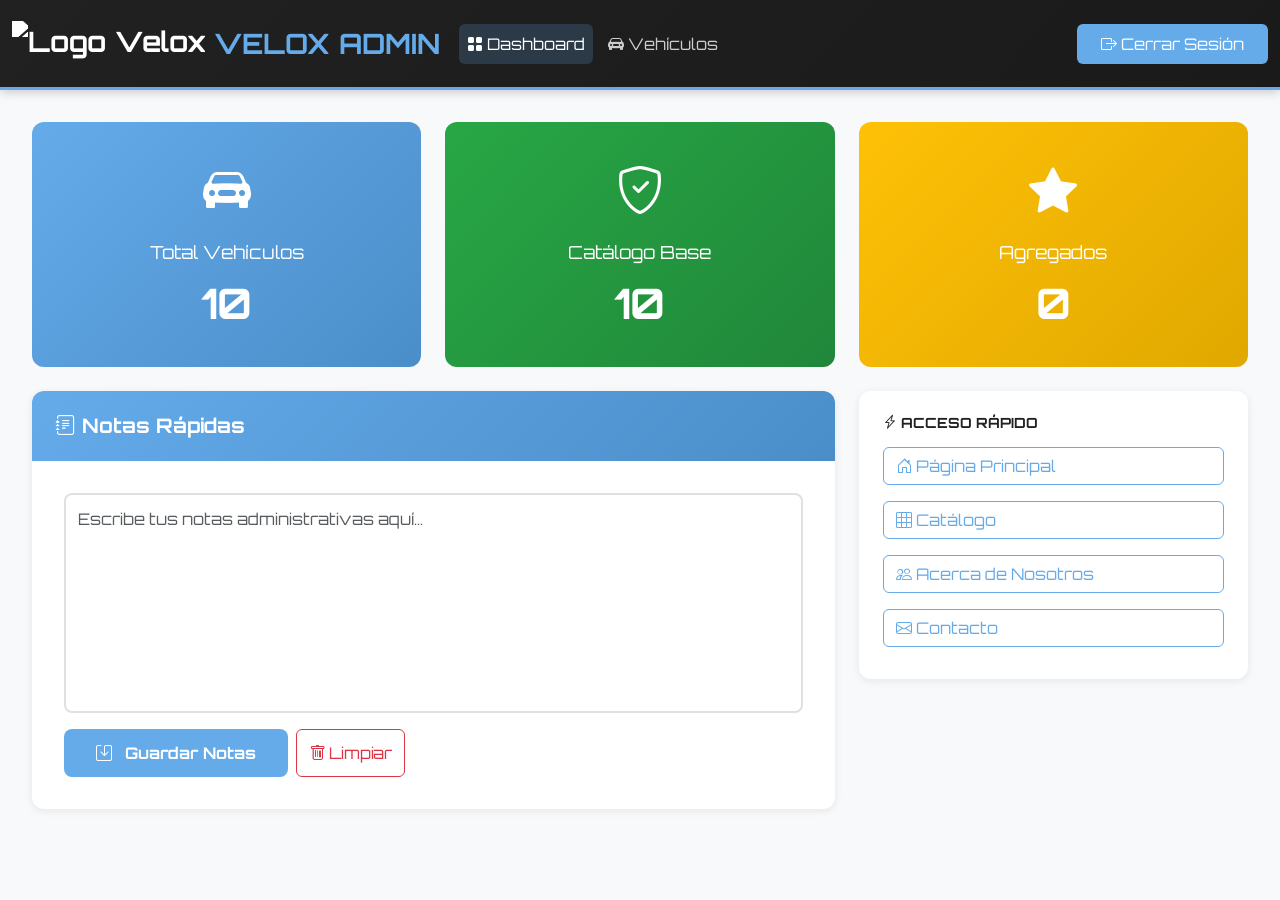
==== commit 7cd6fe2f: "Front casi finalizado" ====
--- a/html/admin.html
+++ b/html/admin.html
@@ -1,313 +1,236 @@
 <!DOCTYPE html>
 <html lang="es">
 <head>
-    <meta charset="UTF-8"/>
-    <meta name="viewport" content="width=device-width, initial-scale=1.0"/>
-    <title>Dashboard - Velox Motors</title>
-
-    <!-- Bootstrap CSS -->
-    <link href="https://cdn.jsdelivr.net/npm/bootstrap@5.3.2/dist/css/bootstrap.min.css" rel="stylesheet"/>
-    <link rel="stylesheet" href="https://cdn.jsdelivr.net/npm/bootstrap-icons@1.11.1/font/bootstrap-icons.css"/>
-    <link href="https://fonts.googleapis.com/css2?family=Orbitron:wght@400;700&display=swap" rel="stylesheet"/>
-
-    <!-- CSS Dashboard -->
-    <link rel="stylesheet" href="../css/dashboard.css"/>
-
-    <style>
-        /* Deshabilitar redimensión manual del textarea */
-        #notasTexto {
-          resize: none;
-        }
-    </style>
+  <meta charset="UTF-8"/>
+  <meta name="viewport" content="width=device-width, initial-scale=1.0"/>
+  <title>Dashboard - Velox Motors</title>
+
+  <!-- Bootstrap CSS -->
+  <link href="https://cdn.jsdelivr.net/npm/bootstrap@5.3.2/dist/css/bootstrap.min.css" rel="stylesheet"/>
+  <link rel="stylesheet" href="https://cdn.jsdelivr.net/npm/bootstrap-icons@1.11.1/font/bootstrap-icons.css"/>
+  <link href="https://fonts.googleapis.com/css2?family=Orbitron:wght@400;700&display=swap" rel="stylesheet"/>
+  
+  <!-- CSS Dashboard -->
+  <link rel="stylesheet" href="../css/dashboard.css"/>
+  
+  <style>
+    /* Deshabilitar redimensión manual del textarea */
+    #notasTexto {
+      resize: none;
+    }
+  </style>
 </head>
 <body>
 
-<!-- NAVBAR SUPERIOR -->
-<nav class="navbar navbar-expand-lg top-navbar sticky-top">
+  <!-- NAVBAR SUPERIOR -->
+  <nav class="navbar navbar-expand-lg top-navbar sticky-top">
     <div class="container-fluid">
-        <a class="navbar-brand d-flex align-items-center gap-2" href="#">
-            <img src="../img/logo.png" alt="Logo Velox" class="navbar-logo">
-            <span>VELOX ADMIN</span>
-        </a>
-
-        <button class="navbar-toggler" type="button" data-bs-toggle="collapse" data-bs-target="#navbarNav">
-            <span class="navbar-toggler-icon"></span>
+      <a class="navbar-brand d-flex align-items-center gap-2" href="#">
+        <img src="../img/logo.png" alt="Logo Velox" class="navbar-logo">
+        <span>VELOX ADMIN</span>
+      </a>
+      
+      <button class="navbar-toggler" type="button" data-bs-toggle="collapse" data-bs-target="#navbarNav">
+        <span class="navbar-toggler-icon"></span>
+      </button>
+
+      <div class="collapse navbar-collapse" id="navbarNav">
+        <ul class="navbar-nav me-auto">
+          <li class="nav-item">
+            <a class="nav-link active" href="#" data-section="dashboard">
+              <i class="bi bi-grid-fill"></i> Dashboard
+            </a>
+          </li>
+          <li class="nav-item">
+            <a class="nav-link" href="#" data-section="vehiculos">
+              <i class="bi bi-car-front-fill"></i> Vehículos
+            </a>
+          </li>
+        </ul>
+        
+        <button class="btn btn-cerrar" id="btnCerrarSesion">
+          <i class="bi bi-box-arrow-right"></i> Cerrar Sesión
         </button>
-
-        <div class="collapse navbar-collapse" id="navbarNav">
-            <ul class="navbar-nav me-auto">
-                <li class="nav-item">
-                    <a class="nav-link active" href="#" data-section="dashboard">
-                        <i class="bi bi-grid-fill"></i> Dashboard
-                    </a>
-                </li>
-                <li class="nav-item">
-                    <a class="nav-link" href="#" data-section="vehiculos">
-                        <i class="bi bi-car-front-fill"></i> Vehículos
-                    </a>
-                </li>
-                <li class="nav-item">
-                    <a class="nav-link" href="#" data-section="usuarios">
-                        <i class="bi bi-people-fill"></i> Usuarios
-                    </a>
-                </li>
-            </ul>
-
-            <button class="btn btn-cerrar" id="btnCerrarSesion">
-                <i class="bi bi-box-arrow-right"></i> Cerrar Sesión
-            </button>
-        </div>
+      </div>
     </div>
-</nav>
-
-<!-- CONTENIDO PRINCIPAL -->
-<div class="main-container">
+  </nav>
+
+  <!-- CONTENIDO PRINCIPAL -->
+  <div class="main-container">
 
     <!-- SECCIÓN DASHBOARD -->
     <section id="dashboard" class="section active">
-
-        <!-- ESTADÍSTICAS -->
-        <div class="row g-4 mb-4">
-            <div class="col-md-4">
-                <div class="card stat-card stat-primary">
-                    <i class="bi bi-car-front-fill"></i>
-                    <h3>Total Vehículos</h3>
-                    <div class="number" id="totalVehiculos">0</div>
-                </div>
-            </div>
-            <div class="col-md-4">
-                <div class="card stat-card stat-success">
-                    <i class="bi bi-shield-check"></i>
-                    <h3>Catálogo Base</h3>
-                    <div class="number">10</div>
-                </div>
-            </div>
-            <div class="col-md-4">
-                <div class="card stat-card stat-warning">
-                    <i class="bi bi-star-fill"></i>
-                    <h3>Agregados</h3>
-                    <div class="number" id="totalAgregados">0</div>
-                </div>
-            </div>
-        </div>
-
-        <div class="row g-4">
-            <!-- NOTAS -->
-            <div class="col-lg-8">
-                <div class="card content-card">
-                    <div class="card-header">
-                        <i class="bi bi-journal-text"></i> Notas Rápidas
-                    </div>
-                    <div class="card-body">
-                        <textarea id="notasTexto" class="form-control" rows="8" placeholder="Escribe tus notas administrativas aquí..."></textarea>
-                        <div class="d-flex gap-2 mt-3">
-                            <button class="btn btn-velox" id="btnGuardarNotas">
-                                <i class="bi bi-save"></i> Guardar Notas
-                            </button>
-                            <button class="btn btn-outline-danger" id="btnLimpiarNotas">
-                                <i class="bi bi-trash"></i> Limpiar
-                            </button>
-                        </div>
-                    </div>
-                </div>
-            </div>
-
-            <!-- NAVEGACIÓN RÁPIDA -->
-            <div class="col-lg-4">
-                <div class="quick-nav">
-                    <h6><i class="bi bi-lightning-charge"></i> Acceso Rápido</h6>
-                    <div class="d-grid gap-2">
-                        <a href="../index.html" class="btn btn-outline-primary">
-                            <i class="bi bi-house-door"></i> Página Principal
-                        </a>
-                        <a href="catalog.html" class="btn btn-outline-primary">
-                            <i class="bi bi-grid-3x3"></i> Catálogo
-                        </a>
-                        <a href="contact.html" class="btn btn-outline-primary">
-                            <i class="bi bi-people"></i> Acerca de Nosotros
-                        </a>
-                        <a href="forms.html" class="btn btn-outline-primary">
-                            <i class="bi bi-envelope"></i> Contacto
-                        </a>
-                    </div>
-                </div>
-            </div>
-        </div>
+      
+      <!-- ESTADÍSTICAS -->
+      <div class="row g-4 mb-4">
+        <div class="col-md-4">
+          <div class="card stat-card stat-primary">
+            <i class="bi bi-car-front-fill"></i>
+            <h3>Total Vehículos</h3>
+            <div class="number" id="totalVehiculos">0</div>
+          </div>
+        </div>
+        <div class="col-md-4">
+          <div class="card stat-card stat-success">
+            <i class="bi bi-shield-check"></i>
+            <h3>Catálogo Base</h3>
+            <div class="number">10</div>
+          </div>
+        </div>
+        <div class="col-md-4">
+          <div class="card stat-card stat-warning">
+            <i class="bi bi-star-fill"></i>
+            <h3>Agregados</h3>
+            <div class="number" id="totalAgregados">0</div>
+          </div>
+        </div>
+      </div>
+
+      <div class="row g-4">
+        <!-- NOTAS -->
+        <div class="col-lg-8">
+          <div class="card content-card">
+            <div class="card-header">
+              <i class="bi bi-journal-text"></i> Notas Rápidas
+            </div>
+            <div class="card-body">
+              <textarea id="notasTexto" class="form-control" rows="8" placeholder="Escribe tus notas administrativas aquí..."></textarea>
+              <div class="d-flex gap-2 mt-3">
+                <button class="btn btn-velox" id="btnGuardarNotas">
+                  <i class="bi bi-save"></i> Guardar Notas
+                </button>
+                <button class="btn btn-outline-danger" id="btnLimpiarNotas">
+                  <i class="bi bi-trash"></i> Limpiar
+                </button>
+              </div>
+            </div>
+          </div>
+        </div>
+
+        <!-- NAVEGACIÓN RÁPIDA -->
+        <div class="col-lg-4">
+          <div class="quick-nav">
+            <h6><i class="bi bi-lightning-charge"></i> Acceso Rápido</h6>
+            <div class="d-grid gap-2">
+              <a href="../index.html" class="btn btn-outline-primary">
+                <i class="bi bi-house-door"></i> Página Principal
+              </a>
+              <a href="catalog.html" class="btn btn-outline-primary">
+                <i class="bi bi-grid-3x3"></i> Catálogo
+              </a>
+              <a href="contact.html" class="btn btn-outline-primary">
+                <i class="bi bi-people"></i> Acerca de Nosotros
+              </a>
+              <a href="forms.html" class="btn btn-outline-primary">
+                <i class="bi bi-envelope"></i> Contacto
+              </a>
+            </div>
+          </div>
+        </div>
+      </div>
     </section>
 
     <!-- SECCIÓN VEHÍCULOS -->
     <section id="vehiculos" class="section">
-        <div class="row g-4">
-
-            <!-- FORMULARIO REGISTRO -->
-            <div class="col-lg-4">
-                <div class="card content-card">
-                    <div class="card-header">
-                        <i class="bi bi-plus-circle"></i> Registrar Vehículo
-                    </div>
-                    <div class="card-body">
-                        <form id="formVehiculo" enctype="multipart/form-data">
-
-                            <div class="mb-3">
-                                <label for="marca" class="form-label">Marca</label>
-                                <input type="text" class="form-control" id="marca" placeholder="Ferrari, Lamborghini..." required>
-                            </div>
-
-                            <div class="mb-3">
-                                <label for="modelo" class="form-label">Modelo</label>
-                                <input type="text" class="form-control" id="modelo" placeholder="488 GTB, Huracán..." required>
-                            </div>
-
-                            <div class="row">
-                                <div class="col-6 mb-3">
-                                    <label for="anio" class="form-label">Año</label>
-                                    <input type="number" class="form-control" id="anio" min="2000" max="2025" placeholder="2024" required>
-                                </div>
-                                <div class="col-6 mb-3">
-                                    <label for="precio" class="form-label">Precio (USD)</label>
-                                    <input type="number" class="form-control" id="precio" placeholder="250000" required>
-                                </div>
-                            </div>
-
-                            <div class="mb-3">
-                                <label for="imagen" class="form-label">Imagen</label>
-                                <input type="file" class="form-control" id="imagen" accept="image/*" required>
-                            </div>
-
-                            <div class="mb-3">
-                                <label for="descripcion" class="form-label">Descripción</label>
-                                <textarea class="form-control" id="descripcion" rows="3" placeholder="Características destacadas..." required></textarea>
-                            </div>
-
-                            <button type="submit" class="btn btn-velox w-100">
-                                <i class="bi bi-check-circle"></i> Registrar Vehículo
-                            </button>
-                        </form>
-                    </div>
-                </div>
-            </div>
-
-            <!-- LISTA DE VEHÍCULOS -->
-            <div class="col-lg-8">
-
-                <!-- CATÁLOGO BASE -->
-                <div class="card content-card">
-                    <div class="card-header">
-                        <i class="bi bi-shield-check"></i> Catálogo Base (Protegidos)
-                    </div>
-                    <div class="card-body">
-                        <p class="text-muted mb-3">Vehículos permanentes del catálogo Velox</p>
-                        <div id="contenedor-fijos" class="vehiculos-container"></div>
-                    </div>
-                </div>
-
-                <!-- VEHÍCULOS AGREGADOS -->
-                <div class="card content-card mt-4">
-                    <div class="card-header" style="background: linear-gradient(135deg, #ffc107 0%, #e0a800 100%);">
-                        <i class="bi bi-star-fill"></i> Vehículos Agregados (Editables)
-                    </div>
-                    <div class="card-body">
-                        <p class="text-muted mb-3">Vehículos registrados por ti - Puedes eliminarlos</p>
-                        <div id="contenedor-nuevos" class="vehiculos-container">
-                            <div class="empty-state">
-                                <i class="bi bi-inbox"></i>
-                                <p>No hay vehículos agregados aún</p>
-                            </div>
-                        </div>
-                    </div>
-                </div>
-
-            </div>
-        </div>
+      <div class="row g-4">
+        
+        <!-- FORMULARIO REGISTRO -->
+        <div class="col-lg-4">
+          <div class="card content-card">
+            <div class="card-header">
+              <i class="bi bi-plus-circle"></i> Registrar Vehículo
+            </div>
+            <div class="card-body">
+              <form id="formVehiculo" enctype="multipart/form-data">
+                
+                <div class="mb-3">
+                  <label for="marca" class="form-label">Marca</label>
+                  <input type="text" class="form-control" id="marca" placeholder="Ferrari, Lamborghini..." required>
+                </div>
+
+                <div class="mb-3">
+                  <label for="modelo" class="form-label">Modelo</label>
+                  <input type="text" class="form-control" id="modelo" placeholder="488 GTB, Huracán..." required>
+                </div>
+
+                <div class="row">
+                  <div class="col-6 mb-3">
+                    <label for="anio" class="form-label">Año</label>
+                    <input type="number" class="form-control" id="anio" min="2000" max="2025" placeholder="2024" required>
+                  </div>
+                  <div class="col-6 mb-3">
+                    <label for="precio" class="form-label">Precio (USD)</label>
+                    <input type="number" class="form-control" id="precio" placeholder="250000" required>
+                  </div>
+                </div>
+
+                <div class="mb-3">
+                  <label for="imagen" class="form-label">Imagen</label>
+                  <input type="file" class="form-control" id="imagen" accept="image/*" required>
+                </div>
+
+                <div class="mb-3">
+                  <label for="descripcion" class="form-label">Descripción</label>
+                  <textarea class="form-control" id="descripcion" rows="3" placeholder="Características destacadas..." required></textarea>
+                </div>
+
+                <button type="submit" class="btn btn-velox w-100">
+                  <i class="bi bi-check-circle"></i> Registrar Vehículo
+                </button>
+              </form>
+            </div>
+          </div>
+        </div>
+
+        <!-- LISTA DE VEHÍCULOS -->
+        <div class="col-lg-8">
+          
+          <!-- CATÁLOGO BASE -->
+          <div class="card content-card">
+            <div class="card-header">
+              <i class="bi bi-shield-check"></i> Catálogo Base (Protegidos)
+            </div>
+            <div class="card-body">
+              <p class="text-muted mb-3">Vehículos permanentes del catálogo Velox</p>
+              <div id="contenedor-fijos" class="vehiculos-container"></div>
+            </div>
+          </div>
+
+          <!-- VEHÍCULOS AGREGADOS -->
+          <div class="card content-card mt-4">
+            <div class="card-header" style="background: linear-gradient(135deg, #ffc107 0%, #e0a800 100%);">
+              <i class="bi bi-star-fill"></i> Vehículos Agregados (Editables)
+            </div>
+            <div class="card-body">
+              <p class="text-muted mb-3">Vehículos registrados por ti - Puedes eliminarlos</p>
+              <div id="contenedor-nuevos" class="vehiculos-container">
+                <div class="empty-state">
+                  <i class="bi bi-inbox"></i>
+                  <p>No hay vehículos agregados aún</p>
+                </div>
+              </div>
+            </div>
+          </div>
+
+        </div>
+      </div>
     </section>
 
-    <!-- SECCIÓN USUARIOS (MOVIDA AQUÍ PARA QUEDAR AL MISMO NIVEL) -->
-    <section id="usuarios" class="section">
-        <div class="row g-4">
-
-            <!-- TABLA DE USUARIOS (LISTA DE LA BD) -->
-            <div class="col-12">
-                <div class="card content-card">
-                    <div class="card-header">
-                        <i class="bi bi-people-fill"></i> Usuarios Registrados
-                    </div>
-                    <div class="card-body">
-                        <div class="table-responsive">
-                            <table class="table table-hover">
-                                <thead class="table-dark">
-                                <tr>
-                                    <th>ID</th>
-                                    <th>Email</th>
-                                    <th>Rol</th>
-                                    <th>Nombre Completo</th>
-                                    <th>Acciones</th>
-                                </tr>
-                                </thead>
-                                <tbody id="tablaUsuariosBody">
-                                <!-- Aquí se inyectarán los usuarios con JS -->
-                                </tbody>
-                            </table>
-                        </div>
-                    </div>
-                </div>
-            </div>
-
-            <!-- FORMULARIO RÁPIDO CREAR USUARIO -->
-            <div class="col-12 mt-4">
-                <div class="card content-card" style="border-left: 5px solid #ffc107;">
-                    <div class="card-header">
-                        <i class="bi bi-person-plus-fill"></i> Crear Nuevo Usuario
-                    </div>
-                    <div class="card-body">
-                        <form id="formCrearUsuario">
-                            <div class="row">
-                                <div class="col-md-6 mb-3">
-                                    <input type="email" class="form-control" id="nuevoEmail" placeholder="Correo Electrónico" required>
-                                </div>
-                                <div class="col-md-6 mb-3">
-                                    <select class="form-select" id="nuevoRol">
-                                        <option value="cliente">Cliente</option>
-                                        <option value="admin">Administrador</option>
-                                    </select>
-                                </div>
-                            </div>
-                            <div class="row">
-                                <div class="col-md-6 mb-3">
-                                    <input type="text" class="form-control" id="nuevoNombre" placeholder="Nombre" required>
-                                </div>
-                                <div class="col-md-6 mb-3">
-                                    <input type="text" class="form-control" id="nuevoApellido" placeholder="Apellido" required>
-                                </div>
-                            </div>
-                            <div class="mb-3">
-                                <input type="password" class="form-control" id="nuevaClave" placeholder="Contraseña" required>
-                            </div>
-                            <button type="submit" class="btn btn-warning w-100">
-                                <i class="bi bi-save"></i> Crear Usuario en BD
-                            </button>
-                        </form>
-                    </div>
-                </div>
-            </div>
-
-        </div>
-    </section>
-
-</div>
-
-<!-- Bootstrap JS -->
-<script src="https://cdn.jsdelivr.net/npm/bootstrap@5.3.2/dist/js/bootstrap.bundle.min.js"></script>
-
-<script>
+  </div>
+
+  <!-- Bootstrap JS -->
+  <script src="https://cdn.jsdelivr.net/npm/bootstrap@5.3.2/dist/js/bootstrap.bundle.min.js"></script>
+
+  <script>
     // NAVEGACIÓN ENTRE SECCIONES
     document.querySelectorAll('[data-section]').forEach(link => {
       link.addEventListener('click', (e) => {
         e.preventDefault();
-
+        
         // Actualizar links activos
         document.querySelectorAll('[data-section]').forEach(l => l.classList.remove('active'));
         link.classList.add('active');
-
+        
         // Mostrar sección
         const sectionId = link.getAttribute('data-section');
         document.querySelectorAll('.section').forEach(s => s.classList.remove('active'));
@@ -324,7 +247,7 @@
 
     // NOTAS
     const notasTexto = document.getElementById('notasTexto');
-
+    
     // Cargar notas guardadas al iniciar
     window.addEventListener('load', () => {
       const notasGuardadas = localStorage.getItem('velox-notas-admin');
@@ -336,14 +259,14 @@
     // Guardar notas
     document.getElementById('btnGuardarNotas').addEventListener('click', () => {
       localStorage.setItem('velox-notas-admin', notasTexto.value);
-
+      
       // Feedback visual
       const btn = document.getElementById('btnGuardarNotas');
       const textoOriginal = btn.innerHTML;
       btn.innerHTML = '<i class="bi bi-check-circle"></i> ¡Guardado!';
       btn.classList.add('btn-success');
       btn.classList.remove('btn-velox');
-
+      
       setTimeout(() => {
         btn.innerHTML = textoOriginal;
         btn.classList.remove('btn-success');
@@ -358,11 +281,11 @@
         localStorage.removeItem('velox-notas-admin');
       }
     });
-</script>
+  </script>
 <!-- Sweet alert -->
-<script src="https://cdn.jsdelivr.net/npm/sweetalert2@11"></script>
-<!-- Scripts externos -->
-<script src="../script/dashboard.js"></script>
-<script src="../script/carritoAvanzado.js"></script>
+  <script src="https://cdn.jsdelivr.net/npm/sweetalert2@11"></script>
+  <!-- Scripts externos -->
+  <script src="../script/dashboard.js"></script>
+  <script src="../script/carritoAvanzado.js"></script>
 </body>
 </html>
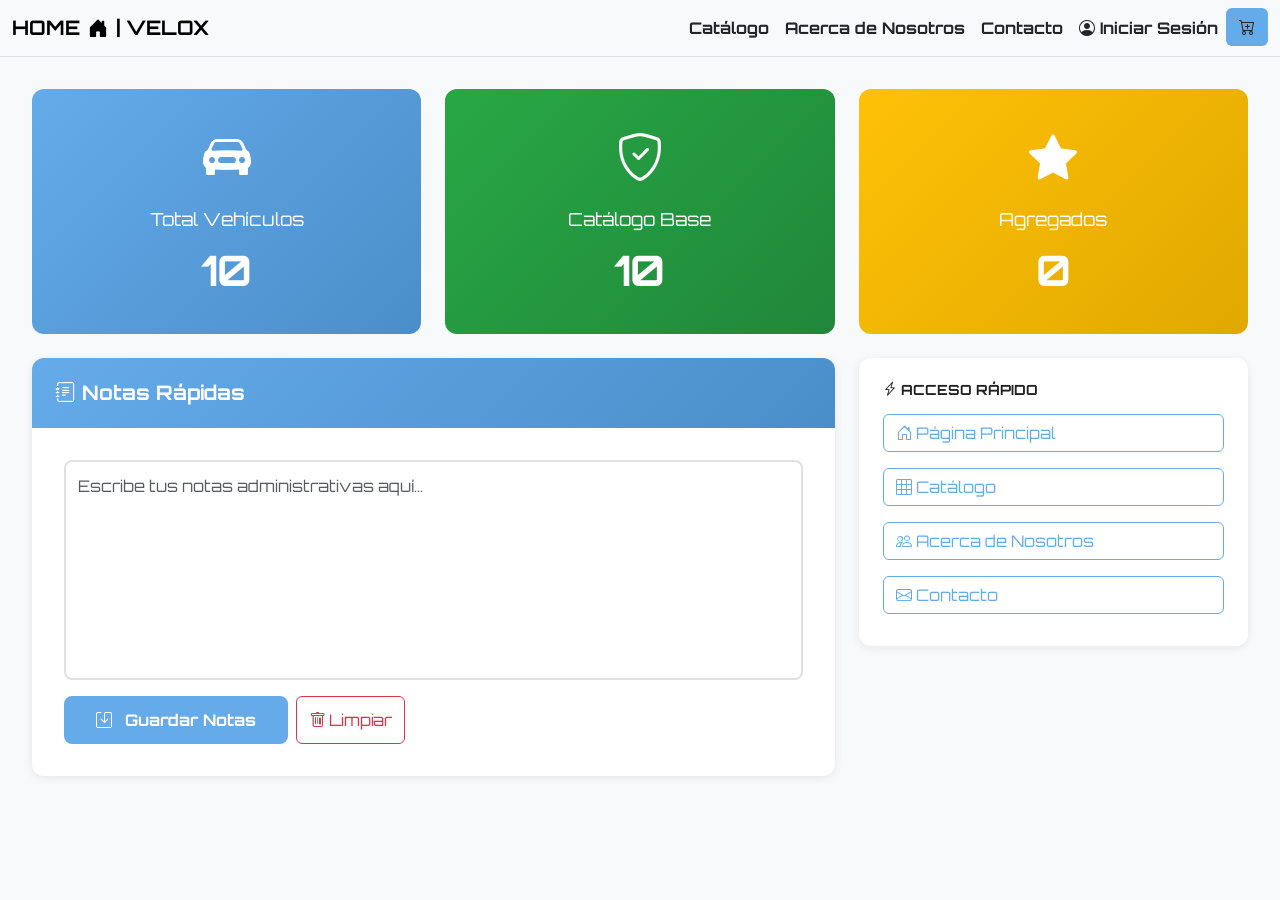
==== commit d08787ef: "Ultimos cambios de tema oscuro" ====
--- a/html/admin.html
+++ b/html/admin.html
@@ -22,35 +22,40 @@
 </head>
 <body>
 
-  <!-- NAVBAR SUPERIOR -->
-  <nav class="navbar navbar-expand-lg top-navbar sticky-top">
+  <nav class="navbar navbar-expand-lg sticky-top border-bottom" id="nav">
     <div class="container-fluid">
-      <a class="navbar-brand d-flex align-items-center gap-2" href="#">
-        <img src="../img/logo.png" alt="Logo Velox" class="navbar-logo">
-        <span>VELOX ADMIN</span>
+
+      <!-- ENLACE AL INICIO (Icono + Texto) -->
+      <!-- Usamos 'd-flex' y 'gap-2' para alinear la casita con el texto -->
+      <a class="navbar-brand fw-bold  d-flex align-items-center gap-2" href="/Proyecto_Velox/index.html"> HOME
+        <i class="bi bi-house-door-fill"></i>| VELOX
       </a>
-      
+
       <button class="navbar-toggler" type="button" data-bs-toggle="collapse" data-bs-target="#navbarNav">
         <span class="navbar-toggler-icon"></span>
       </button>
 
       <div class="collapse navbar-collapse" id="navbarNav">
-        <ul class="navbar-nav me-auto">
-          <li class="nav-item">
-            <a class="nav-link active" href="#" data-section="dashboard">
-              <i class="bi bi-grid-fill"></i> Dashboard
-            </a>
+        <ul class="navbar-nav ms-auto">
+          <li class="nav-item"><a class="nav-link text-dark fw-bold" href="/Proyecto_Velox/html/catalog.html">Catálogo</a></li>
+          <li class="nav-item"><a class="nav-link text-dark fw-bold" href="/Proyecto_Velox/html/contact.html">Acerca de Nosotros</a>
           </li>
-          <li class="nav-item">
-            <a class="nav-link" href="#" data-section="vehiculos">
-              <i class="bi bi-car-front-fill"></i> Vehículos
+          <li class="nav-item"><a class="nav-link text-dark fw-bold" href="/Proyecto_Velox/html/forms.html">Contacto</a></li>
+          <li class="nav-item"><a class="nav-link text-dark fw-bold" href="/Proyecto_Velox/html/login.html"><i
+                class="bi bi-person-circle"></i> Iniciar Sesión</a></li>
+          <li class="nav-item"><a class="nav-link p-0" href="#" data-bs-toggle="offcanvas"
+            data-bs-target="#carritoOffcanvas">
+            <button type="button" class="btn position-relative"id="btncarrito">
+              <i class="bi bi-cart-plus"></i>
+              <span id="contador-carrito"
+                class="position-absolute top-0 start-100 translate-middle badge rounded-pill bg-danger"
+                style="display: none;">
+                 0
+              </span>
+            </button>
             </a>
           </li>
         </ul>
-        
-        <button class="btn btn-cerrar" id="btnCerrarSesion">
-          <i class="bi bi-box-arrow-right"></i> Cerrar Sesión
-        </button>
       </div>
     </div>
   </nav>
--- a/css/dashboard.css
+++ b/css/dashboard.css
@@ -354,4 +354,22 @@
   .top-navbar .navbar-brand {
     font-size: 20px;
   }
+}
+#btncarrito{
+  background-color: #65ABEA;
+}
+.swal2-popup {
+    background-color: #121212 !important; /* Fondo de tus cards */
+    border: 1px solid #333 !important;    /* Borde sutil */
+    border-radius: 15px !important;
+}
+
+.swal2-title, .swal2-html-container, .swal2-content {
+    color: #ffffff !important; /* Fuerza el texto blanco */
+    font-family: 'Orbitron', sans-serif !important;
+}
+
+.swal2-confirm {
+    background-color: #65ABEA !important; /* Tu azul accent */
+    border-radius: 8px !important;
 }
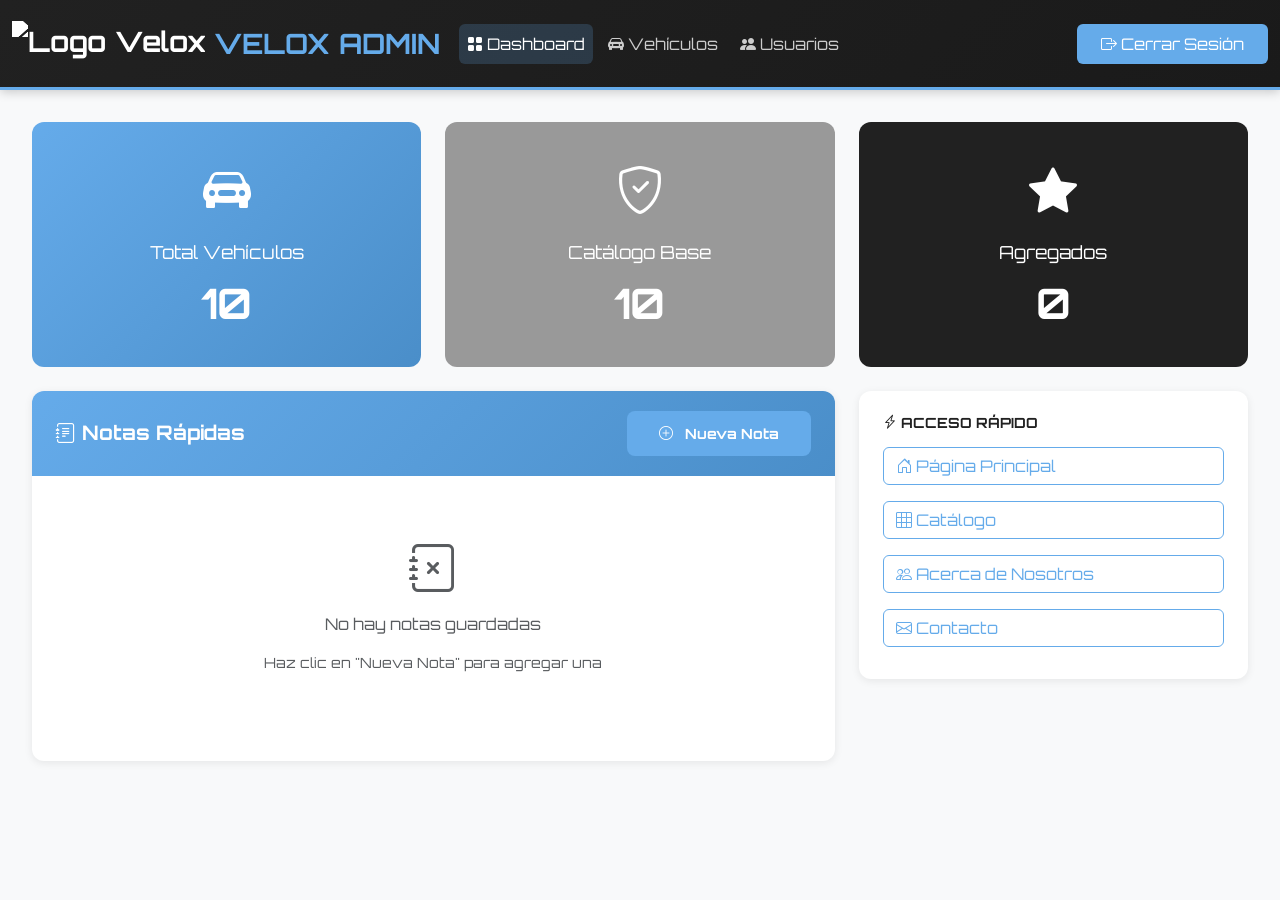
==== commit 15723a1d: "The Last Dance" ====
--- a/html/admin.html
+++ b/html/admin.html
@@ -1,296 +1,333 @@
 <!DOCTYPE html>
 <html lang="es">
 <head>
-  <meta charset="UTF-8"/>
-  <meta name="viewport" content="width=device-width, initial-scale=1.0"/>
-  <title>Dashboard - Velox Motors</title>
-
-  <!-- Bootstrap CSS -->
-  <link href="https://cdn.jsdelivr.net/npm/bootstrap@5.3.2/dist/css/bootstrap.min.css" rel="stylesheet"/>
-  <link rel="stylesheet" href="https://cdn.jsdelivr.net/npm/bootstrap-icons@1.11.1/font/bootstrap-icons.css"/>
-  <link href="https://fonts.googleapis.com/css2?family=Orbitron:wght@400;700&display=swap" rel="stylesheet"/>
-  
-  <!-- CSS Dashboard -->
-  <link rel="stylesheet" href="../css/dashboard.css"/>
-  
-  <style>
-    /* Deshabilitar redimensión manual del textarea */
-    #notasTexto {
-      resize: none;
-    }
-  </style>
+    <meta charset="UTF-8"/>
+    <meta name="viewport" content="width=device-width, initial-scale=1.0"/>
+    <title>Dashboard - Velox Motors</title>
+
+    <!-- Bootstrap CSS -->
+    <link href="https://cdn.jsdelivr.net/npm/bootstrap@5.3.2/dist/css/bootstrap.min.css" rel="stylesheet"/>
+    <link rel="stylesheet" href="https://cdn.jsdelivr.net/npm/bootstrap-icons@1.11.1/font/bootstrap-icons.css"/>
+    <link href="https://fonts.googleapis.com/css2?family=Orbitron:wght@400;700&display=swap" rel="stylesheet"/>
+
+    <!-- CSS Dashboard -->
+    <link rel="stylesheet" href="../css/dashboard.css"/>
+
+    <style>
+        /* Deshabilitar redimensión manual del textarea */
+        #notasTexto {
+          resize: none;
+        }
+    </style>
 </head>
 <body>
 
-  <nav class="navbar navbar-expand-lg sticky-top border-bottom" id="nav">
+<!-- NAVBAR SUPERIOR -->
+<nav class="navbar navbar-expand-lg top-navbar sticky-top">
     <div class="container-fluid">
-
-      <!-- ENLACE AL INICIO (Icono + Texto) -->
-      <!-- Usamos 'd-flex' y 'gap-2' para alinear la casita con el texto -->
-      <a class="navbar-brand fw-bold  d-flex align-items-center gap-2" href="/Proyecto_Velox/index.html"> HOME
-        <i class="bi bi-house-door-fill"></i>| VELOX
-      </a>
-
-      <button class="navbar-toggler" type="button" data-bs-toggle="collapse" data-bs-target="#navbarNav">
-        <span class="navbar-toggler-icon"></span>
-      </button>
-
-      <div class="collapse navbar-collapse" id="navbarNav">
-        <ul class="navbar-nav ms-auto">
-          <li class="nav-item"><a class="nav-link text-dark fw-bold" href="/Proyecto_Velox/html/catalog.html">Catálogo</a></li>
-          <li class="nav-item"><a class="nav-link text-dark fw-bold" href="/Proyecto_Velox/html/contact.html">Acerca de Nosotros</a>
-          </li>
-          <li class="nav-item"><a class="nav-link text-dark fw-bold" href="/Proyecto_Velox/html/forms.html">Contacto</a></li>
-          <li class="nav-item"><a class="nav-link text-dark fw-bold" href="/Proyecto_Velox/html/login.html"><i
-                class="bi bi-person-circle"></i> Iniciar Sesión</a></li>
-          <li class="nav-item"><a class="nav-link p-0" href="#" data-bs-toggle="offcanvas"
-            data-bs-target="#carritoOffcanvas">
-            <button type="button" class="btn position-relative"id="btncarrito">
-              <i class="bi bi-cart-plus"></i>
-              <span id="contador-carrito"
-                class="position-absolute top-0 start-100 translate-middle badge rounded-pill bg-danger"
-                style="display: none;">
-                 0
-              </span>
+        <a class="navbar-brand d-flex align-items-center gap-2" href="#">
+            <img src="../img/logo.png" alt="Logo Velox" class="navbar-logo">
+            <span id="admin-welcome">VELOX ADMIN</span>
+        </a>
+
+        <button class="navbar-toggler" type="button" data-bs-toggle="collapse" data-bs-target="#navbarNav">
+            <span class="navbar-toggler-icon"></span>
+        </button>
+
+        <div class="collapse navbar-collapse" id="navbarNav">
+            <ul class="navbar-nav me-auto">
+                <li class="nav-item">
+                    <a class="nav-link active" href="#" data-section="dashboard">
+                        <i class="bi bi-grid-fill"></i> Dashboard
+                    </a>
+                </li>
+                <li class="nav-item">
+                    <a class="nav-link" href="#" data-section="vehiculos">
+                        <i class="bi bi-car-front-fill"></i> Vehículos
+                    </a>
+                </li>
+                <li class="nav-item">
+                    <a class="nav-link" href="#" data-section="usuarios">
+                        <i class="bi bi-people-fill"></i> Usuarios
+                    </a>
+                </li>
+            </ul>
+
+            <button class="btn btn-cerrar" id="btnCerrarSesion">
+                <i class="bi bi-box-arrow-right"></i> Cerrar Sesión
             </button>
-            </a>
-          </li>
-        </ul>
-      </div>
+        </div>
     </div>
-  </nav>
-
-  <!-- CONTENIDO PRINCIPAL -->
-  <div class="main-container">
+</nav>
+
+<!-- CONTENIDO PRINCIPAL -->
+<div class="main-container">
 
     <!-- SECCIÓN DASHBOARD -->
     <section id="dashboard" class="section active">
-      
-      <!-- ESTADÍSTICAS -->
-      <div class="row g-4 mb-4">
-        <div class="col-md-4">
-          <div class="card stat-card stat-primary">
-            <i class="bi bi-car-front-fill"></i>
-            <h3>Total Vehículos</h3>
-            <div class="number" id="totalVehiculos">0</div>
-          </div>
-        </div>
-        <div class="col-md-4">
-          <div class="card stat-card stat-success">
-            <i class="bi bi-shield-check"></i>
-            <h3>Catálogo Base</h3>
-            <div class="number">10</div>
-          </div>
-        </div>
-        <div class="col-md-4">
-          <div class="card stat-card stat-warning">
-            <i class="bi bi-star-fill"></i>
-            <h3>Agregados</h3>
-            <div class="number" id="totalAgregados">0</div>
-          </div>
-        </div>
-      </div>
-
-      <div class="row g-4">
-        <!-- NOTAS -->
-        <div class="col-lg-8">
-          <div class="card content-card">
-            <div class="card-header">
-              <i class="bi bi-journal-text"></i> Notas Rápidas
-            </div>
-            <div class="card-body">
-              <textarea id="notasTexto" class="form-control" rows="8" placeholder="Escribe tus notas administrativas aquí..."></textarea>
-              <div class="d-flex gap-2 mt-3">
-                <button class="btn btn-velox" id="btnGuardarNotas">
-                  <i class="bi bi-save"></i> Guardar Notas
-                </button>
-                <button class="btn btn-outline-danger" id="btnLimpiarNotas">
-                  <i class="bi bi-trash"></i> Limpiar
-                </button>
-              </div>
-            </div>
-          </div>
-        </div>
-
-        <!-- NAVEGACIÓN RÁPIDA -->
-        <div class="col-lg-4">
-          <div class="quick-nav">
-            <h6><i class="bi bi-lightning-charge"></i> Acceso Rápido</h6>
-            <div class="d-grid gap-2">
-              <a href="../index.html" class="btn btn-outline-primary">
-                <i class="bi bi-house-door"></i> Página Principal
-              </a>
-              <a href="catalog.html" class="btn btn-outline-primary">
-                <i class="bi bi-grid-3x3"></i> Catálogo
-              </a>
-              <a href="contact.html" class="btn btn-outline-primary">
-                <i class="bi bi-people"></i> Acerca de Nosotros
-              </a>
-              <a href="forms.html" class="btn btn-outline-primary">
-                <i class="bi bi-envelope"></i> Contacto
-              </a>
-            </div>
-          </div>
-        </div>
-      </div>
+
+        <!-- ESTADÍSTICAS -->
+        <div class="row g-4 mb-4">
+            <div class="col-md-4">
+                <div class="card stat-card stat-primary">
+                    <i class="bi bi-car-front-fill"></i>
+                    <h3>Total Vehículos</h3>
+                    <div class="number" id="totalVehiculos">0</div>
+                </div>
+            </div>
+            <div class="col-md-4">
+                <div class="card stat-card stat-success">
+                    <i class="bi bi-shield-check"></i>
+                    <h3>Catálogo Base</h3>
+                    <div class="number">10</div>
+                </div>
+            </div>
+            <div class="col-md-4">
+                <div class="card stat-card stat-warning">
+                    <i class="bi bi-star-fill"></i>
+                    <h3>Agregados</h3>
+                    <div class="number" id="totalAgregados">0</div>
+                </div>
+            </div>
+        </div>
+
+        <div class="row g-4">
+            <!-- NOTAS -->
+            <div class="col-lg-8">
+                <div class="card content-card">
+                    <div class="card-header d-flex justify-content-between align-items-center">
+                        <span><i class="bi bi-journal-text"></i> Notas Rápidas</span>
+                        <button class="btn btn-sm btn-velox" id="btnAgregarNota">
+                            <i class="bi bi-plus-circle"></i> Nueva Nota
+                        </button>
+                    </div>
+                    <div class="card-body">
+                        <div id="lista-notas" class="mb-3">
+                            <!-- Las notas se cargarán aquí -->
+                        </div>
+                    </div>
+                </div>
+            </div>
+
+            <!-- NAVEGACIÓN RÁPIDA -->
+            <div class="col-lg-4">
+                <div class="quick-nav">
+                    <h6><i class="bi bi-lightning-charge"></i> Acceso Rápido</h6>
+                    <div class="d-grid gap-2">
+                        <a href="../index.html" class="btn btn-outline-primary">
+                            <i class="bi bi-house-door"></i> Página Principal
+                        </a>
+                        <a href="catalog.html" class="btn btn-outline-primary">
+                            <i class="bi bi-grid-3x3"></i> Catálogo
+                        </a>
+                        <a href="contact.html" class="btn btn-outline-primary">
+                            <i class="bi bi-people"></i> Acerca de Nosotros
+                        </a>
+                        <a href="forms.html" class="btn btn-outline-primary">
+                            <i class="bi bi-envelope"></i> Contacto
+                        </a>
+                    </div>
+                </div>
+            </div>
+        </div>
     </section>
 
     <!-- SECCIÓN VEHÍCULOS -->
     <section id="vehiculos" class="section">
-      <div class="row g-4">
-        
-        <!-- FORMULARIO REGISTRO -->
-        <div class="col-lg-4">
-          <div class="card content-card">
-            <div class="card-header">
-              <i class="bi bi-plus-circle"></i> Registrar Vehículo
-            </div>
-            <div class="card-body">
-              <form id="formVehiculo" enctype="multipart/form-data">
-                
-                <div class="mb-3">
-                  <label for="marca" class="form-label">Marca</label>
-                  <input type="text" class="form-control" id="marca" placeholder="Ferrari, Lamborghini..." required>
-                </div>
-
-                <div class="mb-3">
-                  <label for="modelo" class="form-label">Modelo</label>
-                  <input type="text" class="form-control" id="modelo" placeholder="488 GTB, Huracán..." required>
-                </div>
-
-                <div class="row">
-                  <div class="col-6 mb-3">
-                    <label for="anio" class="form-label">Año</label>
-                    <input type="number" class="form-control" id="anio" min="2000" max="2025" placeholder="2024" required>
-                  </div>
-                  <div class="col-6 mb-3">
-                    <label for="precio" class="form-label">Precio (USD)</label>
-                    <input type="number" class="form-control" id="precio" placeholder="250000" required>
-                  </div>
-                </div>
-
-                <div class="mb-3">
-                  <label for="imagen" class="form-label">Imagen</label>
-                  <input type="file" class="form-control" id="imagen" accept="image/*" required>
-                </div>
-
-                <div class="mb-3">
-                  <label for="descripcion" class="form-label">Descripción</label>
-                  <textarea class="form-control" id="descripcion" rows="3" placeholder="Características destacadas..." required></textarea>
-                </div>
-
-                <button type="submit" class="btn btn-velox w-100">
-                  <i class="bi bi-check-circle"></i> Registrar Vehículo
-                </button>
-              </form>
-            </div>
-          </div>
-        </div>
-
-        <!-- LISTA DE VEHÍCULOS -->
-        <div class="col-lg-8">
-          
-          <!-- CATÁLOGO BASE -->
-          <div class="card content-card">
-            <div class="card-header">
-              <i class="bi bi-shield-check"></i> Catálogo Base (Protegidos)
-            </div>
-            <div class="card-body">
-              <p class="text-muted mb-3">Vehículos permanentes del catálogo Velox</p>
-              <div id="contenedor-fijos" class="vehiculos-container"></div>
-            </div>
-          </div>
-
-          <!-- VEHÍCULOS AGREGADOS -->
-          <div class="card content-card mt-4">
-            <div class="card-header" style="background: linear-gradient(135deg, #ffc107 0%, #e0a800 100%);">
-              <i class="bi bi-star-fill"></i> Vehículos Agregados (Editables)
-            </div>
-            <div class="card-body">
-              <p class="text-muted mb-3">Vehículos registrados por ti - Puedes eliminarlos</p>
-              <div id="contenedor-nuevos" class="vehiculos-container">
-                <div class="empty-state">
-                  <i class="bi bi-inbox"></i>
-                  <p>No hay vehículos agregados aún</p>
-                </div>
-              </div>
-            </div>
-          </div>
-
-        </div>
-      </div>
+        <div class="row g-4">
+
+            <!-- FORMULARIO REGISTRO -->
+            <div class="col-lg-4">
+                <div class="card content-card">
+                    <div class="card-header">
+                        <i class="bi bi-plus-circle"></i> Registrar Vehículo
+                    </div>
+                    <div class="card-body">
+                        <form id="formVehiculo" enctype="multipart/form-data">
+
+                            <div class="mb-3">
+                                <label for="marca" class="form-label">Marca</label>
+                                <input type="text" class="form-control" id="marca" placeholder="Ferrari, Lamborghini..." required>
+                            </div>
+
+                            <div class="mb-3">
+                                <label for="modelo" class="form-label">Modelo</label>
+                                <input type="text" class="form-control" id="modelo" placeholder="488 GTB, Huracán..." required>
+                            </div>
+
+                            <div class="row">
+                                <div class="col-6 mb-3">
+                                    <label for="anio" class="form-label">Año</label>
+                                    <input type="number" class="form-control" id="anio" min="2000" max="2025" placeholder="2024" required>
+                                </div>
+                                <div class="col-6 mb-3">
+                                    <label for="precio" class="form-label">Precio (USD)</label>
+                                    <input type="number" class="form-control" id="precio" placeholder="250000" required>
+                                </div>
+                            </div>
+
+                            <div class="mb-3">
+                                <label for="imagen" class="form-label">Imagen</label>
+                                <input type="file" class="form-control" id="imagen" accept="image/*" required>
+                            </div>
+
+                            <div class="mb-3">
+                                <label for="descripcion" class="form-label">Descripción</label>
+                                <textarea class="form-control" id="descripcion" rows="3" placeholder="Características destacadas..." required style="resize: none;"></textarea>
+                            </div>
+
+                            <button type="submit" class="btn btn-velox w-100">
+                                <i class="bi bi-check-circle"></i> Registrar Vehículo
+                            </button>
+                        </form>
+                    </div>
+                </div>
+            </div>
+
+            <!-- LISTA DE VEHÍCULOS -->
+            <div class="col-lg-8">
+
+                <!-- CATÁLOGO BASE -->
+                <div class="card content-card">
+                    <div class="card-header">
+                        <i class="bi bi-shield-check"></i> Catálogo Base (Protegidos)
+                    </div>
+                    <div class="card-body">
+                        <p class="text-muted mb-3">Vehículos permanentes del catálogo Velox</p>
+                        <div id="contenedor-fijos" class="vehiculos-container"></div>
+                    </div>
+                </div>
+
+                <!-- VEHÍCULOS AGREGADOS -->
+                <div class="card content-card mt-4">
+                    <div class="card-header" style="background: linear-gradient(135deg, #212121 0%, #212121 100%);">
+                        <i class="bi bi-star-fill"></i> Vehículos Agregados (Editables)
+                    </div>
+                    <div class="card-body">
+                        <p class="text-muted mb-3">Vehículos registrados por ti - Puedes eliminarlos</p>
+                        <div id="contenedor-nuevos" class="vehiculos-container">
+                            <div class="empty-state">
+                                <i class="bi bi-inbox"></i>
+                                <p>No hay vehículos agregados aún</p>
+                            </div>
+                        </div>
+                    </div>
+                </div>
+
+            </div>
+        </div>
     </section>
 
-  </div>
-
-  <!-- Bootstrap JS -->
-  <script src="https://cdn.jsdelivr.net/npm/bootstrap@5.3.2/dist/js/bootstrap.bundle.min.js"></script>
-
-  <script>
-    // NAVEGACIÓN ENTRE SECCIONES
-    document.querySelectorAll('[data-section]').forEach(link => {
-      link.addEventListener('click', (e) => {
-        e.preventDefault();
-        
-        // Actualizar links activos
-        document.querySelectorAll('[data-section]').forEach(l => l.classList.remove('active'));
-        link.classList.add('active');
-        
-        // Mostrar sección
-        const sectionId = link.getAttribute('data-section');
-        document.querySelectorAll('.section').forEach(s => s.classList.remove('active'));
-        document.getElementById(sectionId).classList.add('active');
-      });
-    });
-
-    // CERRAR SESIÓN
-    document.getElementById('btnCerrarSesion').addEventListener('click', () => {
-      if (confirm('¿Deseas cerrar sesión?')) {
-        window.location.href = 'login.html';
-      }
-    });
-
-    // NOTAS
-    const notasTexto = document.getElementById('notasTexto');
-    
-    // Cargar notas guardadas al iniciar
-    window.addEventListener('load', () => {
-      const notasGuardadas = localStorage.getItem('velox-notas-admin');
-      if (notasGuardadas) {
-        notasTexto.value = notasGuardadas;
-      }
-    });
-
-    // Guardar notas
-    document.getElementById('btnGuardarNotas').addEventListener('click', () => {
-      localStorage.setItem('velox-notas-admin', notasTexto.value);
-      
-      // Feedback visual
-      const btn = document.getElementById('btnGuardarNotas');
-      const textoOriginal = btn.innerHTML;
-      btn.innerHTML = '<i class="bi bi-check-circle"></i> ¡Guardado!';
-      btn.classList.add('btn-success');
-      btn.classList.remove('btn-velox');
-      
-      setTimeout(() => {
-        btn.innerHTML = textoOriginal;
-        btn.classList.remove('btn-success');
-        btn.classList.add('btn-velox');
-      }, 2000);
-    });
-
-    // Limpiar notas
-    document.getElementById('btnLimpiarNotas').addEventListener('click', () => {
-      if (confirm('¿Deseas limpiar todas las notas?')) {
-        notasTexto.value = '';
-        localStorage.removeItem('velox-notas-admin');
-      }
-    });
-  </script>
-<!-- Sweet alert -->
-  <script src="https://cdn.jsdelivr.net/npm/sweetalert2@11"></script>
-  <!-- Scripts externos -->
-  <script src="../script/dashboard.js"></script>
-  <script src="../script/carritoAvanzado.js"></script>
+    <!-- SECCIÓN USUARIOS -->
+    <section id="usuarios" class="section">
+        <div class="row g-4">
+
+            <!-- FORMULARIO AGREGAR USUARIO -->
+            <div class="col-lg-4">
+                <div class="card content-card">
+                    <div class="card-header">
+                        <i class="bi bi-person-plus-fill"></i> Agregar Nuevo Usuario
+                    </div>
+                    <div class="card-body">
+                        <form id="formAgregarUsuario">
+
+                            <div class="mb-3">
+                                <label for="usuarioNombre" class="form-label">Nombre</label>
+                                <input type="text" class="form-control" id="usuarioNombre" placeholder="Nombre" required>
+                            </div>
+
+                            <div class="mb-3">
+                                <label for="usuarioApellido" class="form-label">Apellido</label>
+                                <input type="text" class="form-control" id="usuarioApellido" placeholder="Apellido" required>
+                            </div>
+
+                            <div class="mb-3">
+                                <label for="usuarioEmail" class="form-label">Email</label>
+                                <input type="email" class="form-control" id="usuarioEmail" placeholder="correo@ejemplo.com" required>
+                            </div>
+
+                            <div class="mb-3">
+                                <label for="usuarioClave" class="form-label">Contraseña</label>
+                                <input type="password" class="form-control" id="usuarioClave" placeholder="Contraseña" required>
+                                <div id="passwordHelpAdmin" class="form-text" style="display:none;">
+                                    <small>Debe cumplir:</small>
+                                    <ul class="mb-0" style="list-style:none; padding-left:0; font-size:0.75rem;">
+                                        <li id="admin-rule-length" class="text-danger">• Mínimo 8 caracteres</li>
+                                        <li id="admin-rule-upper" class="text-danger">• Al menos 1 mayúscula</li>
+                                        <li id="admin-rule-lower" class="text-danger">• Al menos 1 minúscula</li>
+                                        <li id="admin-rule-number" class="text-danger">• Al menos 1 número</li>
+                                        <li id="admin-rule-special" class="text-danger">• Al menos 1 símbolo</li>
+                                    </ul>
+                                </div>
+                            </div>
+
+                            <div class="mb-3">
+                                <label for="usuarioDireccion" class="form-label">Dirección</label>
+                                <textarea class="form-control" id="usuarioDireccion" rows="2" placeholder="Dirección completa" required style="resize: none;"></textarea>
+                            </div>
+
+                            <div class="mb-3">
+                                <label for="usuarioRol" class="form-label">Rol</label>
+                                <select class="form-select" id="usuarioRol" required>
+                                    <option value="cliente" selected>Cliente</option>
+                                    <option value="admin">Administrador</option>
+                                </select>
+                            </div>
+
+                            <button type="submit" class="btn btn-velox w-100">
+                                <i class="bi bi-check-circle"></i> Crear Usuario
+                            </button>
+                        </form>
+                    </div>
+                </div>
+            </div>
+
+            <!-- LISTA DE USUARIOS -->
+            <div class="col-lg-8">
+                <div class="card content-card">
+                    <div class="card-header">
+                        <i class="bi bi-people-fill"></i> Panel de Administración de Usuarios
+                    </div>
+                    <div class="card-body">
+                        <p class="text-muted mb-3">Gestiona los usuarios registrados en el sistema</p>
+
+                        <!-- Tabla de usuarios -->
+                        <div class="table-responsive">
+                            <table class="table table-hover">
+                                <thead>
+                                <tr>
+                                    <th>ID</th>
+                                    <th>Nombre</th>
+                                    <th>Email</th>
+                                    <th>Rol</th>
+                                    <th>Dirección</th>
+                                    <th>Acciones</th>
+                                </tr>
+                                </thead>
+                                <tbody id="tabla-usuarios">
+                                <tr>
+                                    <td colspan="6" class="text-center">
+                                        <i class="bi bi-hourglass-split"></i> Cargando usuarios...
+                                    </td>
+                                </tr>
+                                </tbody>
+                            </table>
+                        </div>
+                    </div>
+                </div>
+            </div>
+
+        </div>
+    </section>
+</div>
+
+<!-- Bootstrap JS -->
+<script src="https://cdn.jsdelivr.net/npm/bootstrap@5.3.2/dist/js/bootstrap.bundle.min.js"></script>
+<script src="https://cdn.jsdelivr.net/npm/sweetalert2@11"></script>
+<!-- Scripts externos -->
+<script src="../script/dashboard.js"></script>
+<script src="../script/carritoAvanzado.js"></script>
+<script src="../script/navbar.js"></script>
+<script src="../script/usuarios.js"></script>
 </body>
 </html>
--- a/css/dashboard.css
+++ b/css/dashboard.css
@@ -96,11 +96,11 @@
 }
 
 .stat-success {
-  background: linear-gradient(135deg, #28a745 0%, #20873a 100%);
+  background: linear-gradient(135deg, #999999 0%, #999999 100%);
 }
 
 .stat-warning {
-  background: linear-gradient(135deg, #ffc107 0%, #e0a800 100%);
+  background: linear-gradient(135deg, #212121 0%, #212121 100%);
 }
 
 /* CARDS GENERALES */
@@ -215,7 +215,7 @@
 }
 
 .vehiculo-info .precio {
-  color: #28a745;
+  color: #212121;
   font-size: 22px;
   font-weight: bold;
   margin: 0.5rem 0;
@@ -372,4 +372,25 @@
 .swal2-confirm {
     background-color: #65ABEA !important; /* Tu azul accent */
     border-radius: 8px !important;
+}
+
+#lista-notas .card {
+  transition: all 0.3s ease;
+  border-left: 4px solid #65ABEA;
+}
+
+#lista-notas .card:hover {
+  transform: translateX(5px);
+  box-shadow: 0 4px 15px rgba(0,0,0,0.15) !important;
+}
+
+#lista-notas .card-text {
+  font-size: 0.95rem;
+  line-height: 1.6;
+  color: #333;
+}
+
+#lista-notas .card-subtitle {
+  font-size: 0.8rem;
+  font-weight: 600;
 }
